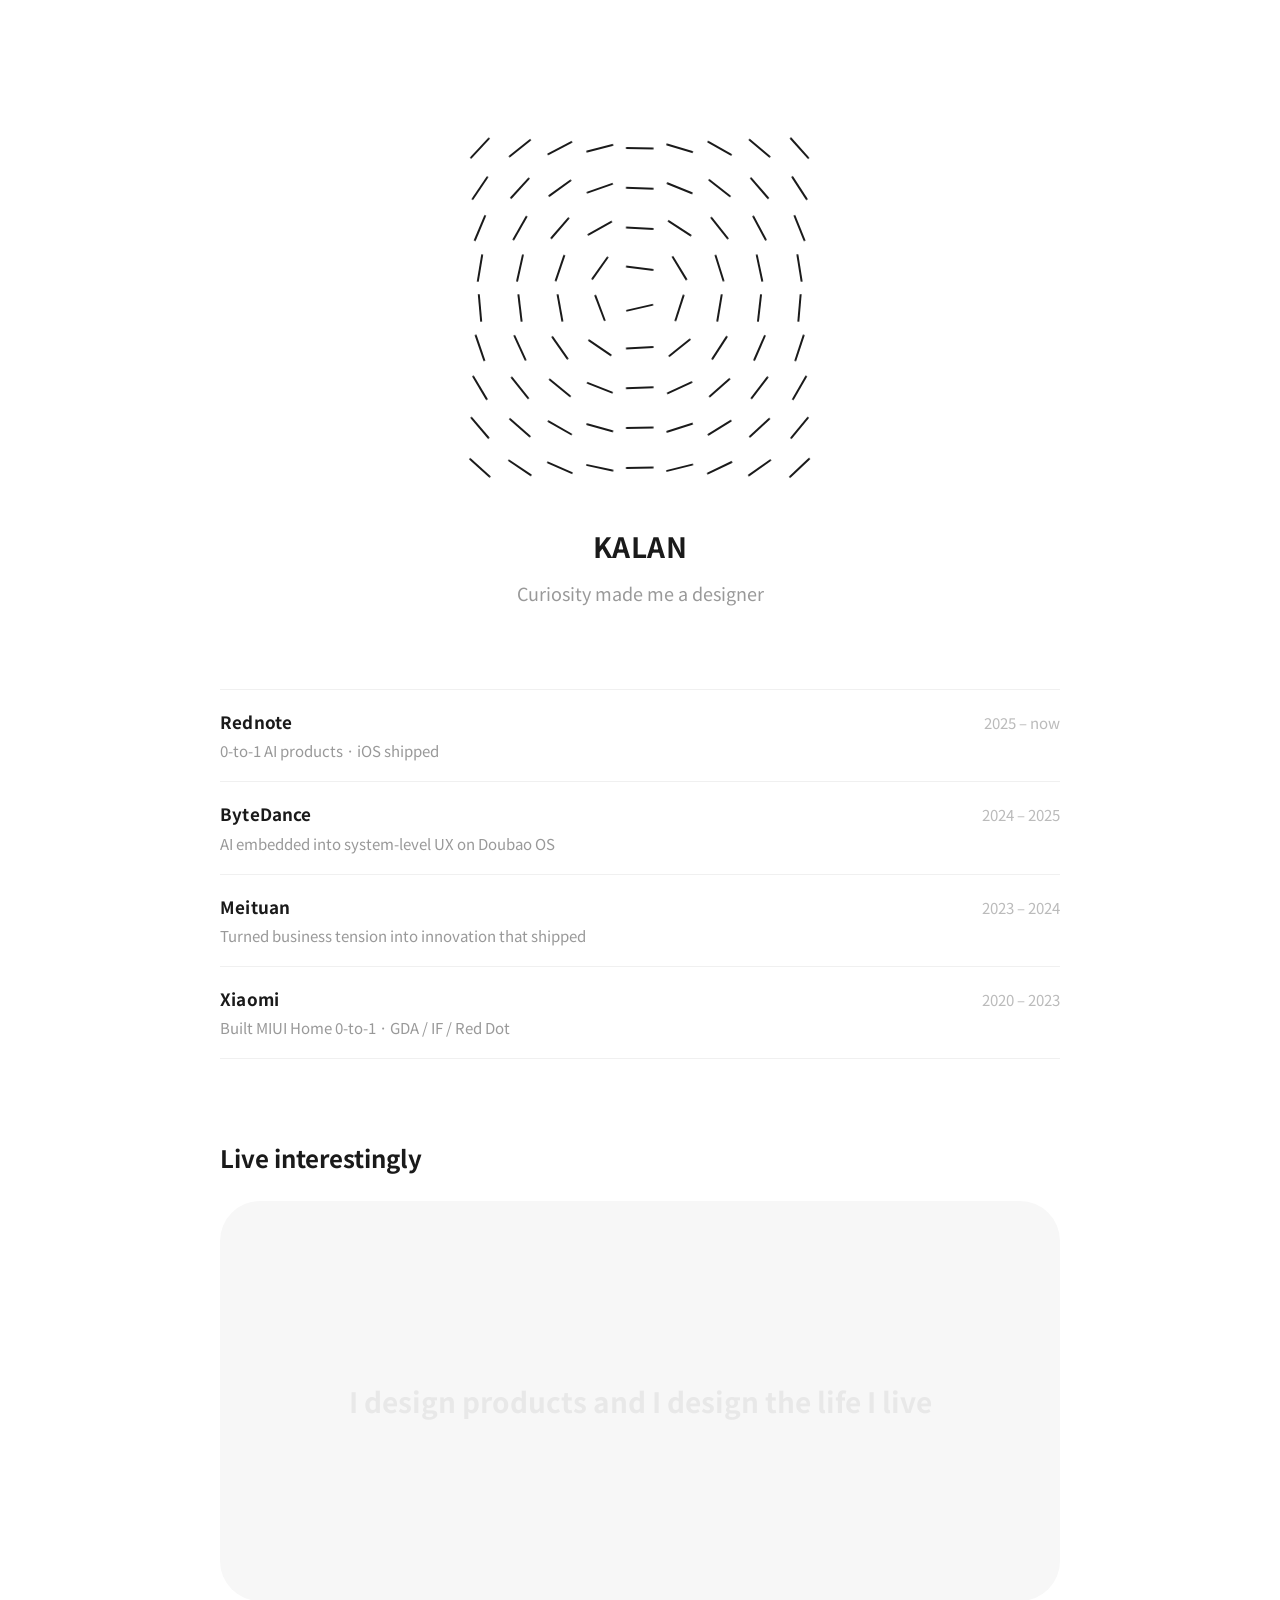
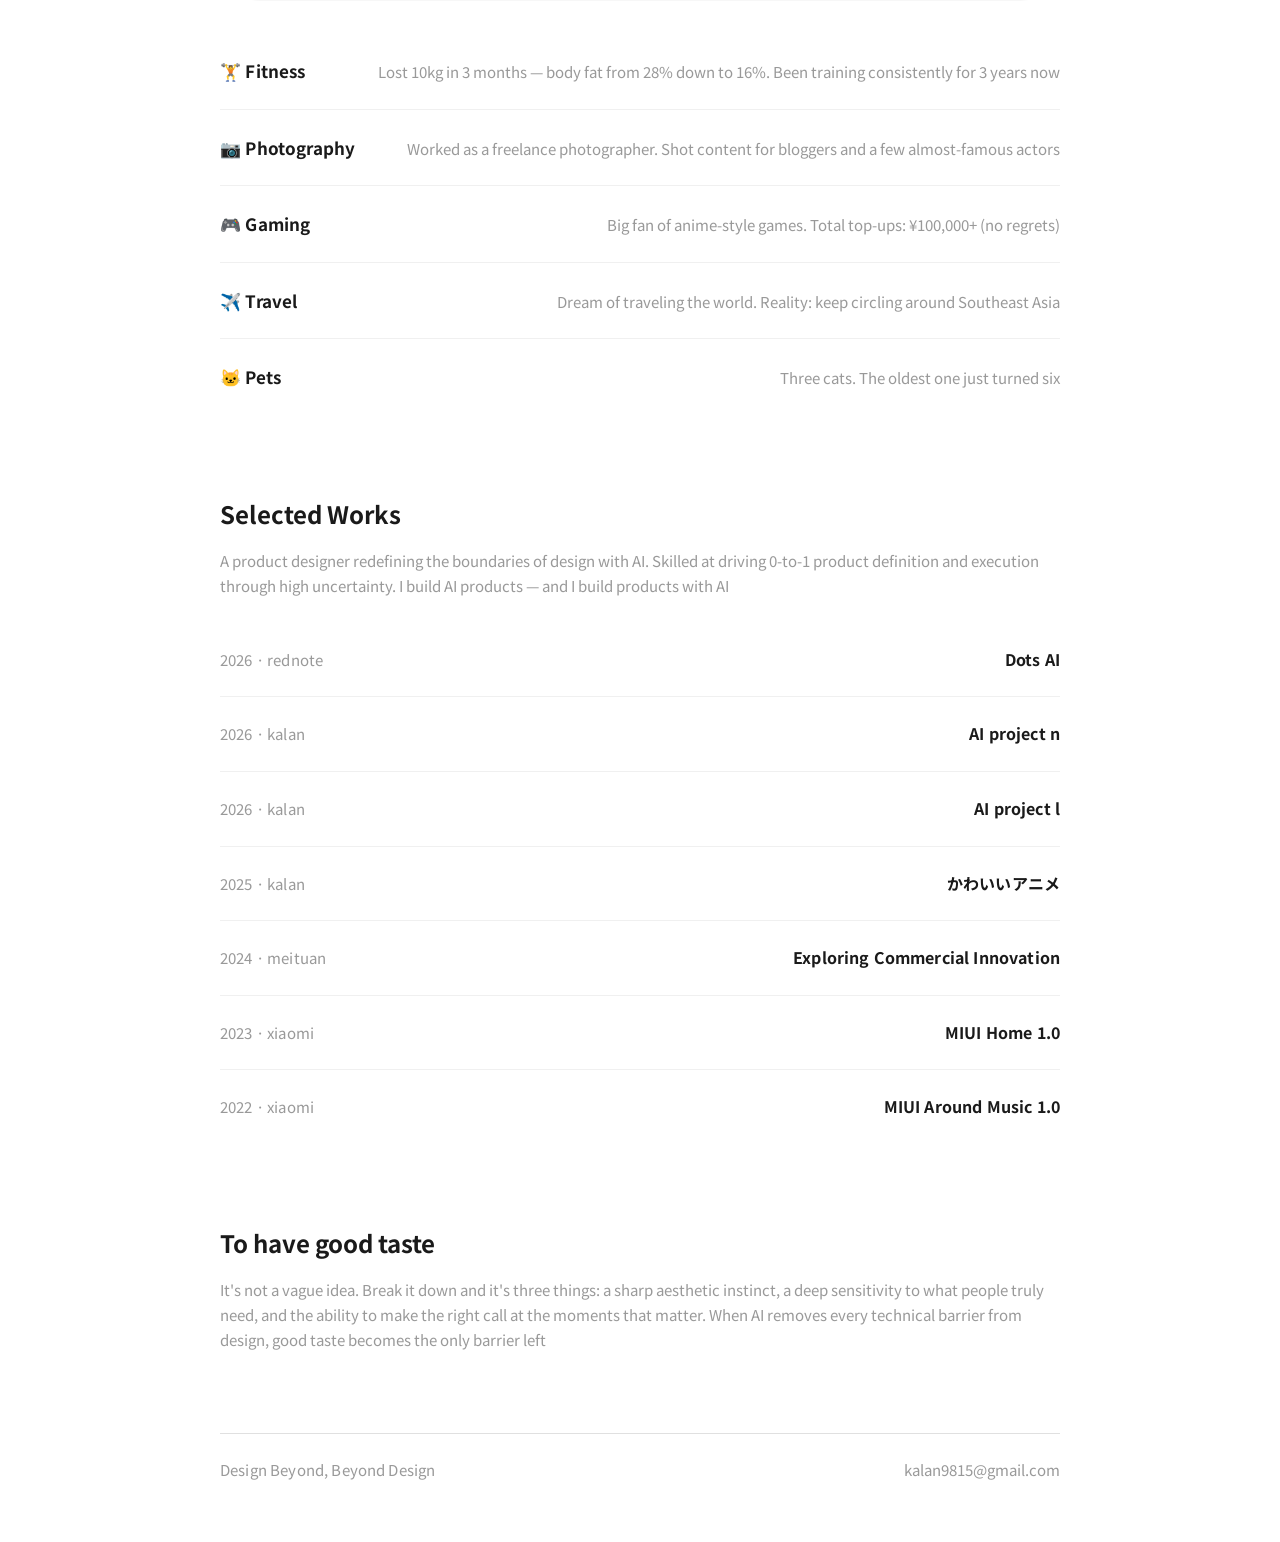
==== index.html @ cf1bd262 "Increase spacing between bio and first project row to 24px" ====
<!DOCTYPE html>
<html lang="en">
<head>
  <meta charset="UTF-8">
  <meta name="viewport" content="width=device-width, initial-scale=1.0">
  <title>KALAN — Product Designer</title>
  <link rel="icon" type="image/png" href="favicon.png">
  <link rel="preconnect" href="https://fonts.googleapis.com">
  <link rel="preconnect" href="https://fonts.gstatic.com" crossorigin>
  <link href="https://fonts.googleapis.com/css2?family=Noto+Sans+JP:wght@400;700&display=swap" rel="stylesheet">
  <link rel="stylesheet" href="style.css">
  <link rel="stylesheet" href="image-trail.css">
  <style>
    .about-hero {
      display: flex;
      flex-direction: column;
      align-items: center;
      text-align: center;
      padding: 48px 0 0;
      margin-bottom: 64px;
    }

    .magnet-wrap {
      margin-bottom: 36px;
    }

    .hero-text .name {
      margin-bottom: 8px;
    }

    .hero-intro {
      font-size: 18px;
      color: #999999;
      line-height: 1.8;
    }

    /* ===== About Sections ===== */
    .about-section {
      margin-bottom: 56px;
    }

    .about-section-label {
      font-size: 11px;
      font-weight: 700;
      letter-spacing: 0.12em;
      text-transform: uppercase;
      color: #bbbbbb;
      margin-bottom: 16px;
    }

    .about-section-body {
      font-size: 15px;
      color: #1a1a1a;
      line-height: 1.8;
    }

    .about-section-body p + p {
      margin-top: 12px;
    }

    .taste-items {
      display: flex;
      flex-direction: column;
      gap: 16px;
      margin-top: 20px;
    }

    .taste-item {
      display: flex;
      gap: 16px;
      align-items: baseline;
    }

    .taste-num {
      font-size: 11px;
      font-weight: 700;
      color: #bbbbbb;
      letter-spacing: 0.08em;
      flex-shrink: 0;
      width: 20px;
    }

    .taste-text {
      font-size: 15px;
      color: #1a1a1a;
      line-height: 1.7;
    }

    /* ===== Experience ===== */
    .exp-list {
      display: flex;
      flex-direction: column;
      gap: 0;
    }

    .exp-row {
      display: flex;
      justify-content: space-between;
      align-items: baseline;
      padding: 18px 0;
      border-bottom: 1px solid #f0f0f0;
      gap: 24px;
    }

    .exp-row:first-child {
      border-top: 1px solid #f0f0f0;
    }

    .exp-left {
      display: flex;
      flex-direction: column;
      gap: 4px;
    }

    .exp-company {
      font-size: 17px;
      font-weight: 700;
      color: #1a1a1a;
      letter-spacing: 0.01em;
    }

    .exp-role {
      font-size: 15px;
      color: #999999;
    }

    .exp-period {
      font-size: 15px;
      color: #bbbbbb;
      white-space: nowrap;
      flex-shrink: 0;
    }

    /* ===== Footer ===== */
    .about-footer {
      margin-top: 24px;
      padding-top: 24px;
      border-top: 1px solid #e0e0e0;
      display: flex;
      justify-content: space-between;
      align-items: center;
    }

    .about-footer .slogan {
      font-size: 15px;
      color: #999999;
    }

    .about-footer .email {
      font-size: 15px;
      color: #999999;
      text-decoration: none;
      transition: color 0.2s;
    }

    .about-footer .email:hover {
      color: #1a1a1a;
    }

    /* ===== Section spacing ===== */
    .section-block {
      margin-top: 80px;
    }

    .section-heading {
      font-size: 24px;
      font-weight: 700;
      color: #1a1a1a;
      line-height: 1.6;
      margin: 0 0 0;
    }

    .about-section {
      margin-top: 80px;
      margin-bottom: 0;
    }

    .image-trail-wrap {
      margin-top: 24px;
      height: 400px;
      border-radius: 40px;
      overflow: hidden;
      background: #f7f7f7;
      position: relative;
    }

    .image-trail-text {
      font-size: 28px;
      font-weight: 700;
      color: #e8e8e8;
      line-height: 1.4;
      margin: 0;
      text-align: center;
      padding: 0 24px;
    }

    .life-row {
      display: flex;
      justify-content: space-between;
      align-items: baseline;
      padding: 24px 0;
      gap: 24px;
      border-bottom: 1px solid #f0f0f0;
    }

    .life-row:last-child {
      border-bottom: none;
    }

    .life-desc {
      font-size: 15px;
      color: #999;
      text-align: right;
      line-height: 1.7;
    }

    @media (max-width: 768px) {
      .magnet-wrap {
        transform: scale(0.75);
        transform-origin: center center;
        margin-bottom: -20px;
      }

      .image-trail-wrap {
        margin-top: 48px;
        height: 280px;
        border-radius: 24px;
      }

      .image-trail-text {
        font-size: 20px;
      }

      .life-row {
        flex-direction: column;
        gap: 6px;
      }

      .life-desc {
        text-align: left;
      }
    }

    @media (max-width: 480px) {
      .magnet-wrap {
        transform: scale(0.6);
        transform-origin: center center;
        margin-bottom: -48px;
      }

      .image-trail-wrap {
        height: 220px;
        border-radius: 20px;
      }

      .image-trail-text {
        font-size: 16px;
      }
    }
  </style>
</head>
<body>
  <main class="container">

    <!-- Hero: MagnetLines + TiltedCard + intro -->
    <div class="about-hero">
      <div class="magnet-wrap">
        <div id="magnet-lines"></div>
      </div>
      <div class="hero-text">
        <h1 class="name">KALAN</h1>
        <p class="hero-intro">Curiosity made me a designer</p>
      </div>
    </div>

    <!-- Section 1: Designer — Experience -->
    <div class="about-section">
      <div class="exp-list">
        <div class="exp-row">
          <div class="exp-left">
            <span class="exp-company">Rednote</span>
            <span class="exp-role">0-to-1 AI products · iOS shipped</span>
          </div>
          <span class="exp-period">2025 – now</span>
        </div>
        <div class="exp-row">
          <div class="exp-left">
            <span class="exp-company">ByteDance</span>
            <span class="exp-role">AI embedded into system-level UX on Doubao OS</span>
          </div>
          <span class="exp-period">2024 – 2025</span>
        </div>
        <div class="exp-row">
          <div class="exp-left">
            <span class="exp-company">Meituan</span>
            <span class="exp-role">Turned business tension into innovation that shipped</span>
          </div>
          <span class="exp-period">2023 – 2024</span>
        </div>
        <div class="exp-row">
          <div class="exp-left">
            <span class="exp-company">Xiaomi</span>
            <span class="exp-role">Built MIUI Home 0-to-1 · GDA / IF / Red Dot</span>
          </div>
          <span class="exp-period">2020 – 2023</span>
        </div>
      </div>
    </div>

    <!-- Section 2: Life -->
    <div class="section-block">
      <p class="section-heading">Live interestingly</p>
      <div id="image-trail-wrap" class="image-trail-wrap">
        <div style="position: absolute; inset: 0; display: flex; align-items: center; justify-content: center; z-index: 0; pointer-events: none;">
          <p class="image-trail-text">I design products and I design the life I live</p>
        </div>
      </div>
      <div style="display: flex; flex-direction: column; gap: 0; margin-top: 32px;">
        <div class="life-row">
          <span class="exp-company">🏋️ Fitness</span>
          <span class="life-desc">Lost 10kg in 3 months — body fat from 28% down to 16%. Been training consistently for 3 years now</span>
        </div>
        <div class="life-row">
          <span class="exp-company">📷 Photography</span>
          <span class="life-desc">Worked as a freelance photographer. Shot content for bloggers and a few almost-famous actors</span>
        </div>
        <div class="life-row">
          <span class="exp-company">🎮 Gaming</span>
          <span class="life-desc">Big fan of anime-style games. Total top-ups: ¥100,000+ (no regrets)</span>
        </div>
        <div class="life-row">
          <span class="exp-company">✈️ Travel</span>
          <span class="life-desc">Dream of traveling the world. Reality: keep circling around Southeast Asia</span>
        </div>
        <div class="life-row">
          <span class="exp-company">🐱 Pets</span>
          <span class="life-desc">Three cats. The oldest one just turned six</span>
        </div>
      </div>
    </div>

    <!-- Section 3: Works -->
    <section class="projects section-block">
      <h2 class="section-heading" style="margin-bottom: 16px;">Selected Works</h2>
      <p class="bio" id="bio" style="margin-bottom: 24px; margin-top: 16px;">A product designer redefining the boundaries of design with AI. Skilled at driving 0-to-1 product definition and execution through high uncertainty. I build AI products — and I build products with AI</p>

      <div class="project-row">
        <span class="project-meta">2026 · rednote</span>
        <span class="project-title" data-id="dots-ai">Dots AI</span>
      </div>

      <div class="project-row">
        <span class="project-meta">2026 · kalan</span>
        <span class="project-title" data-id="ai-project-n">AI project n</span>
      </div>

      <div class="project-row">
        <span class="project-meta">2026 · kalan</span>
        <span class="project-title" data-id="ai-project-l">AI project l</span>
      </div>

      <div class="project-row">
        <span class="project-meta">2025 · kalan</span>
        <span class="project-title" data-id="kawaii-anime">かわいいアニメ</span>
      </div>

      <div class="project-row">
        <span class="project-meta">2024 · meituan</span>
        <span class="project-title" data-id="meituan">Exploring Commercial Innovation</span>
      </div>

      <div class="project-row">
        <span class="project-meta">2023 · xiaomi</span>
        <span class="project-title" data-id="miui-home">MIUI Home 1.0</span>
      </div>

      <div class="project-row">
        <span class="project-meta">2022 · xiaomi</span>
        <span class="project-title" data-id="miui-music">MIUI Around Music 1.0</span>
      </div>

    </section>

    <!-- Section 4: Vision -->
    <div class="section-block">
      <p class="section-heading">To have good taste</p>
      <p class="bio" id="vision-desc" style="margin-top: 16px; margin-bottom: 80px;">It's not a vague idea. Break it down and it's three things: a sharp aesthetic instinct, a deep sensitivity to what people truly need, and the ability to make the right call at the moments that matter. When AI removes every technical barrier from design, good taste becomes the only barrier left</p>
    </div>

    <!-- Section 5: Sign-off -->
    <div class="divider"></div>
    <footer class="footer" style="padding-top: 24px;">
      <span class="slogan">Design Beyond, Beyond Design</span>
      <a href="mailto:kalan9815@gmail.com" class="email">kalan9815@gmail.com</a>
    </footer>

    <div class="toast" id="toast">Coming soon</div>

    <!-- TiltedCard (hidden) -->
    <!-- <div style="display: flex; flex-direction: column; align-items: center; margin-top: 240px;">
      <div id="tilted-card-wrap-2"></div>
      <div style="text-align: center; margin-top: 36px;">
        <h2 class="name" style="margin-bottom: 8px;">KALAN</h2>
        <p class="hero-intro">Sincerity made me love life.</p>
      </div>
    </div> -->

    <!-- FlowingMenu: Hobbies (hidden) -->
    <!-- <div id="flowing-menu" style="margin-top: 64px;"></div> -->

    <!-- Footer -->
    <!-- <footer class="about-footer">
      <span class="slogan">Design Beyond, Beyond Design</span>
      <a href="mailto:kalan9815@gmail.com" class="email">kalan9815@gmail.com</a>
    </footer> -->

  </main>

  <script src="projects-data.js"></script>
  <script src="main.js"></script>
  <script src="magnet-lines.js"></script>
  <script src="flowing-menu.js"></script>
  <script src="image-trail.js"></script>
  <script src="tilted-card.js"></script>
  <script>
    createMagnetLines({
      container: document.getElementById('magnet-lines'),
      rows: 9,
      columns: 9,
      containerSize: '360px',
      lineColor: '#1a1a1a',
      lineWidth: '1.5px',
      lineHeight: '28px',
      baseAngle: -10,
    });

    createImageTrail({
      container: document.getElementById('image-trail-wrap'),
      threshold: 40,
      items: [
        'images/p1.jpg',
        'images/p2.jpg',
        'images/p3.jpg',
        'images/p4.jpg',
        'images/p5.jpg',
        'images/p6.jpg',
        'images/p7.jpg',
        'images/p8.jpg',
        'images/p9.jpg',
      ],
    });

    createTiltedCard({
      container: document.getElementById('tilted-card-wrap-2'),
      imageSrc: 'images/avatar.jpeg',
      altText: 'Kalan',
      captionText: 'Kalan',
      width: '360px',
      height: '360px',
      rotateAmplitude: 14,
      scaleOnHover: 1.06,
      showTooltip: false,
      borderRadius: '36px',
    });
  </script>
</body>
</html>
---- style.css ----
/* ===== Japanese font fallback for bold support ===== */
@font-face {
  font-family: "CJK Bold";
  src: local("Hiragino Sans W7"), local("HiraKakuProN-W6"), local("Yu Gothic Bold"), local("NotoSansCJKjp-Bold");
  font-weight: 700;
  unicode-range: U+3000-9FFF, U+F900-FAFF, U+FF00-FFEF;
}

/* ===== Reset & Base ===== */
*, *::before, *::after {
  box-sizing: border-box;
  margin: 0;
  padding: 0;
}

html {
  font-size: 16px;
  -webkit-font-smoothing: antialiased;
  -moz-osx-font-smoothing: grayscale;
}

body {
  background-color: #ffffff;
  color: #1a1a1a;
  font-family: "CJK Bold", -apple-system, BlinkMacSystemFont, "SF Pro Display", "SF Pro Text", "Helvetica Neue", "Noto Sans JP", Arial, sans-serif;
  line-height: 1.6;
  min-height: 100vh;
  cursor: default;
}

* {
  cursor: default;
  user-select: none;
}

a, .project-title, .name-link {
  cursor: pointer;
}

/* ===== Layout ===== */
.container {
  width: 100%;
  max-width: 1080px;
  margin: 0 auto;
  padding: 80px 120px 60px;
}

/* ===== Header ===== */
.header {
  margin-bottom: 0;
}

.name {
  font-size: 28px;
  font-weight: 700;
  letter-spacing: 0.02em;
  color: #1a1a1a;
  margin-bottom: 16px;
}

.project-name {
  font-size: 28px;
  margin-bottom: 0;
}

.bio {
  font-size: 15px;
  color: #999999;
  line-height: 1.65;
}

.back-link {
  display: inline-block;
  font-size: 13px;
  color: #888888;
  text-decoration: none;
  letter-spacing: 0.03em;
  transition: color 0.2s;
}

.back-link:hover {
  color: #1a1a1a;
}

/* ===== Divider ===== */
.divider {
  height: 1px;
  background-color: #e0e0e0;
  margin: 0;
}

/* ===== Project List ===== */
.projects {
  margin-bottom: 0;
}

.project-row {
  display: flex;
  justify-content: space-between;
  align-items: baseline;
  padding: 24px 0;
  gap: 24px;
  border-bottom: 1px solid #f0f0f0;
}

.project-row:last-of-type {
  border-bottom: none;
}

.project-meta {
  font-size: 15px;
  color: #999999;
  white-space: nowrap;
  flex-shrink: 0;
  letter-spacing: 0.01em;
  font-weight: 400;
  cursor: default;
  user-select: none;
}

.project-title {
  font-size: 16px;
  font-weight: 700;
  color: #1a1a1a;
  text-align: right;
  text-decoration: none;
  letter-spacing: 0.01em;
  transition: opacity 0.2s ease;
  cursor: pointer;
}

.project-title:hover {
  color: #A0C915;
}

.name-link {
  color: inherit;
  text-decoration: none;
  transition: color 0.2s ease;
}

.name-link:hover {
  color: #A0C915;
}

/* ===== Footer ===== */
.footer {
  display: flex;
  justify-content: space-between;
  align-items: center;
  padding-top: 24px;
  gap: 16px;
}

.slogan {
  font-size: 15px;
  color: #999999;
  letter-spacing: 0.01em;
}

.email {
  font-size: 15px;
  color: #999999;
  text-decoration: none;
  transition: color 0.2s;
}

.email:hover {
  color: #1a1a1a;
}

/* ===== Project Text Blocks ===== */
.project-text {
  padding: 80px 0 32px; /* 上大下小：与上方图片疏离，与下方图片紧密 */
  font-family: "PingFang SC", "苹方", -apple-system, BlinkMacSystemFont, sans-serif;
}

/* 第一个文字块不需要上边距 */
.project-content > .project-text:first-child {
  padding-top: 0;
  padding-bottom: 48px;
}

.pt-label { display: none; }

.pt-zh {
  font-size: 15px;
  font-weight: 400;
  color: #999999;
  line-height: 1.9;
  margin-bottom: 8px;
}

.pt-en {
  font-size: 14px;
  font-weight: 400;
  color: #999999;
  line-height: 1.8;
}

.pt-quote {
  font-size: 17px;
  font-weight: 400;
  color: #1a1a1a;
  line-height: 1.7;
  margin-bottom: 32px;
}

.pt-quote span {
  font-size: 14px;
  color: #999999;
  display: block;
  margin-top: 6px;
}

.pt-list {
  display: flex;
  flex-direction: column;
  gap: 20px;
  margin-bottom: 20px;
}

.pt-item {
  display: flex;
  gap: 20px;
  align-items: flex-start;
}

.pt-num {
  font-size: 12px;
  color: #cccccc;
  font-weight: 400;
  flex-shrink: 0;
  padding-top: 2px;
  width: 20px;
}

.pt-item strong {
  display: inline;
  font-weight: 400;
}

.pt-item div {
  font-size: 15px;
  color: #1a1a1a;
  line-height: 1.8;
}

/* ===== Project Detail ===== */
.project-content {
  display: flex;
  flex-direction: column;
  gap: 0;
  margin-top: 24px;
  margin-bottom: 80px;
  position: relative;
}

.project-img {
  width: 100%;
  display: block;
}


/* ===== Toast ===== */
.toast {
  position: fixed;
  bottom: 40px;
  left: 50%;
  transform: translateX(-50%) translateY(8px);
  background: #1a1a1a;
  color: #ffffff;
  font-size: 13px;
  font-weight: 700;
  letter-spacing: 0.03em;
  padding: 10px 20px;
  border-radius: 20px;
  opacity: 0;
  pointer-events: none;
  transition: opacity 0.2s ease, transform 0.2s ease;
}

.toast.show {
  opacity: 1;
  transform: translateX(-50%) translateY(0);
}

/* ===== Responsive ===== */
@media (max-width: 768px) {
  .container {
    padding: 48px 32px 48px;
  }

  .project-row {
    flex-direction: column;
    gap: 4px;
  }

  .project-title {
    text-align: left;
  }

  .footer {
    flex-direction: column;
    align-items: flex-start;
    gap: 8px;
  }

  .project-text {
    padding: 48px 0 24px;
  }

  .project-content {
    margin-bottom: 48px;
  }
}

@media (max-width: 480px) {
  .container {
    padding: 40px 20px 40px;
  }

  .name {
    font-size: 22px;
  }

  .bio {
    font-size: 14px;
  }

  .project-meta {
    font-size: 13px;
  }

  .project-title {
    font-size: 15px;
  }

  .slogan,
  .email {
    font-size: 13px;
  }

  .project-text {
    padding: 36px 0 20px;
  }
}
---- image-trail.css ----
.image-trail {
  width: 100%;
  height: 100%;
  position: relative;
  overflow: hidden;
  border-radius: 20px;
  background: #f5f5f5;
}

.content__img {
  width: 190px;
  aspect-ratio: 1.1;
  border-radius: 15px;
  position: absolute;
  top: 0;
  left: 0;
  opacity: 0;
  overflow: hidden;
  will-change: transform, filter;
  pointer-events: none;
}

.content__img-inner {
  background-position: 50% 50%;
  width: calc(100% + 20px);
  height: calc(100% + 20px);
  background-size: cover;
  position: absolute;
  top: -10px;
  left: -10px;
}
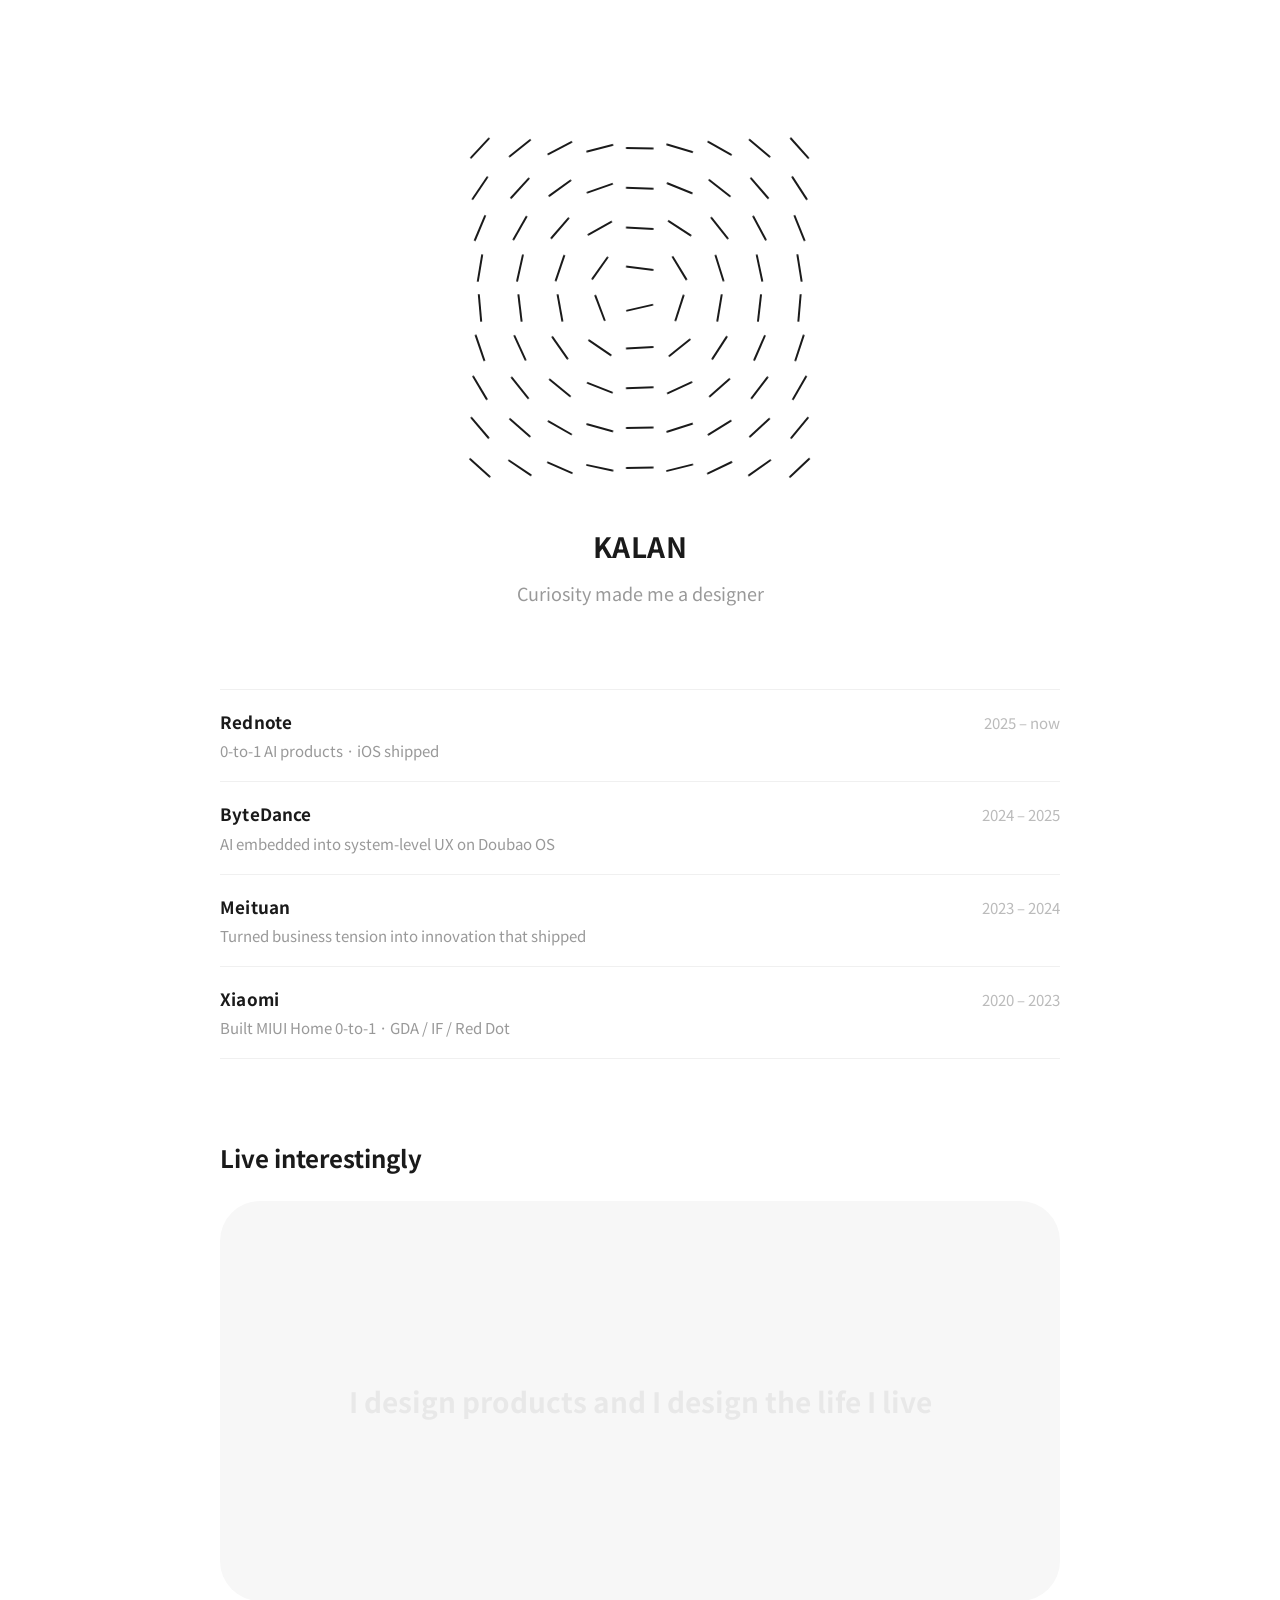
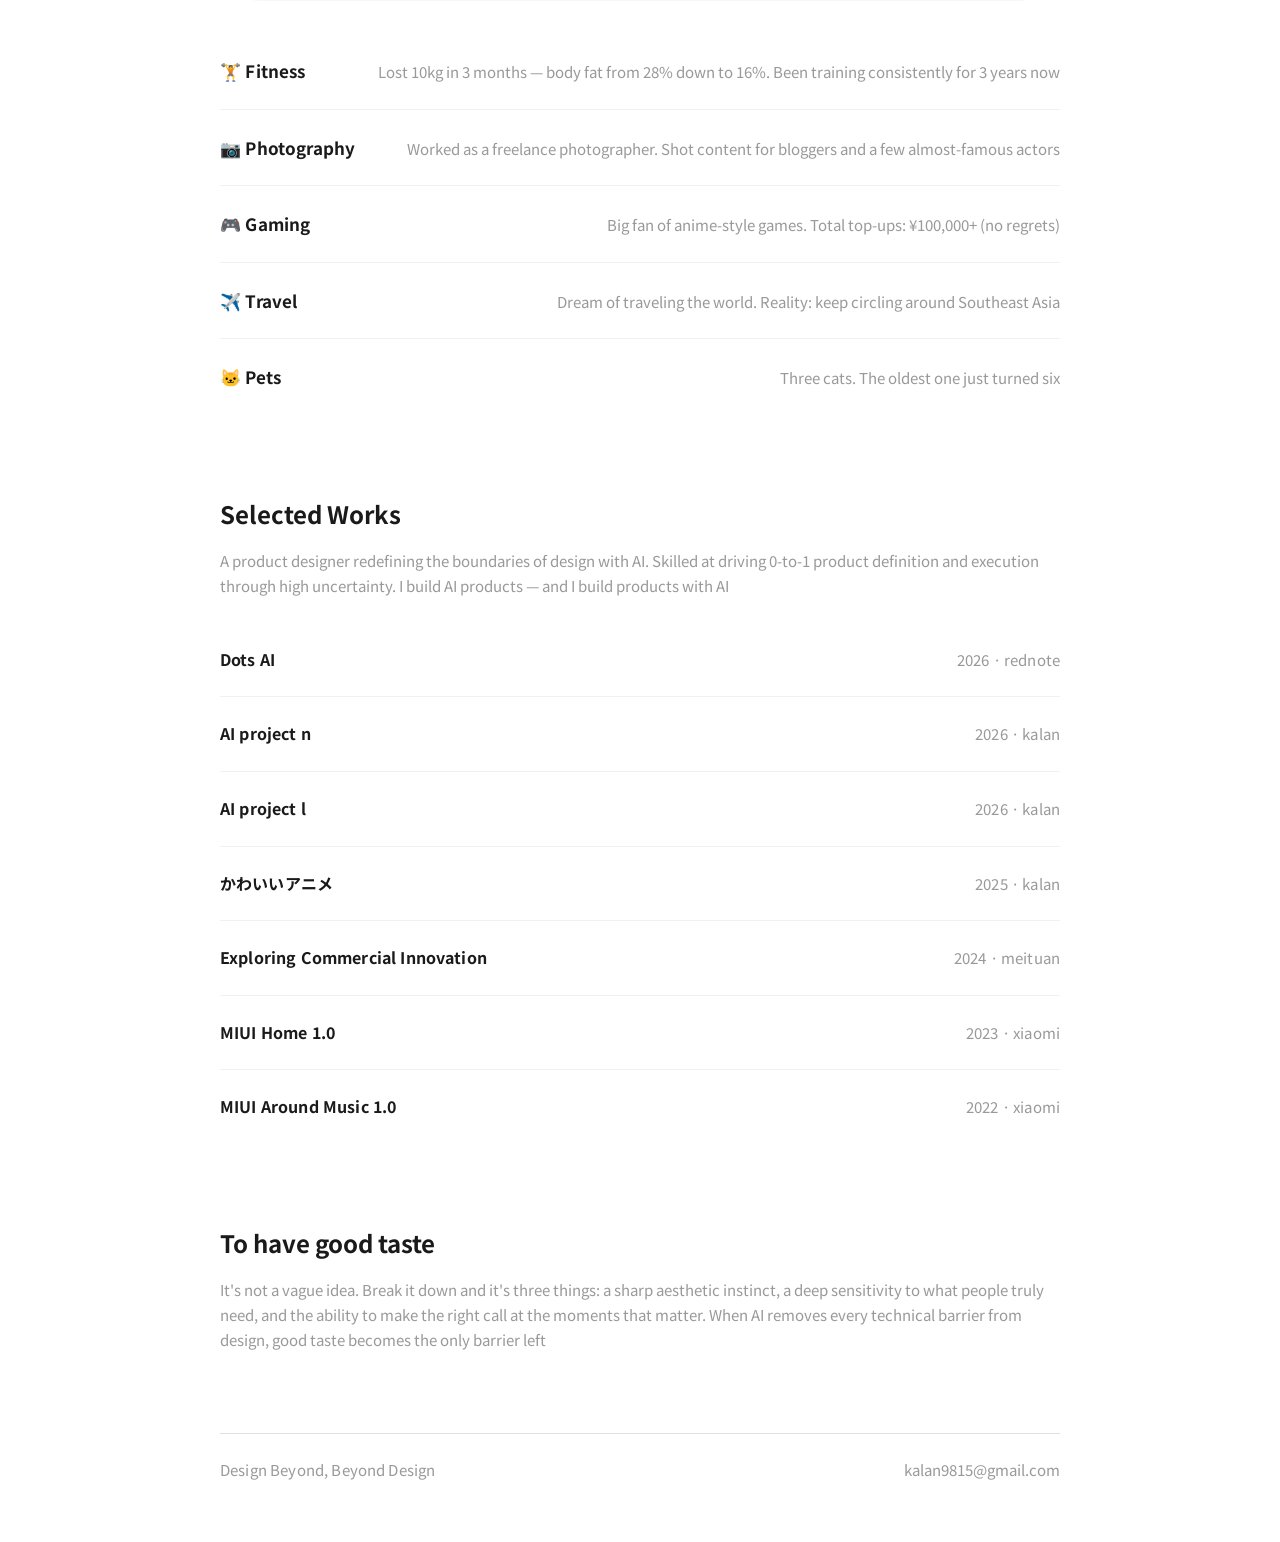
==== commit 6c5473d8: "Swap project title and meta positions, title now on left" ====
--- a/index.html
+++ b/index.html
@@ -112,6 +112,17 @@
       gap: 4px;
     }
 
+    .exp-company-link {
+      text-decoration: none;
+      color: inherit;
+      transition: color 0.2s ease;
+      cursor: pointer;
+    }
+
+    .exp-company-link:hover {
+      color: #A0C915;
+    }
+
     .exp-company {
       font-size: 17px;
       font-weight: 700;
@@ -278,28 +289,28 @@
       <div class="exp-list">
         <div class="exp-row">
           <div class="exp-left">
-            <span class="exp-company">Rednote</span>
+            <a class="exp-company exp-company-link" href="https://www.xiaohongshu.com" target="_blank">Rednote</a>
             <span class="exp-role">0-to-1 AI products · iOS shipped</span>
           </div>
           <span class="exp-period">2025 – now</span>
         </div>
         <div class="exp-row">
           <div class="exp-left">
-            <span class="exp-company">ByteDance</span>
+            <a class="exp-company exp-company-link" href="https://www.bytedance.com" target="_blank">ByteDance</a>
             <span class="exp-role">AI embedded into system-level UX on Doubao OS</span>
           </div>
           <span class="exp-period">2024 – 2025</span>
         </div>
         <div class="exp-row">
           <div class="exp-left">
-            <span class="exp-company">Meituan</span>
+            <a class="exp-company exp-company-link" href="https://www.meituan.com" target="_blank">Meituan</a>
             <span class="exp-role">Turned business tension into innovation that shipped</span>
           </div>
           <span class="exp-period">2023 – 2024</span>
         </div>
         <div class="exp-row">
           <div class="exp-left">
-            <span class="exp-company">Xiaomi</span>
+            <a class="exp-company exp-company-link" href="https://www.mi.com" target="_blank">Xiaomi</a>
             <span class="exp-role">Built MIUI Home 0-to-1 · GDA / IF / Red Dot</span>
           </div>
           <span class="exp-period">2020 – 2023</span>
@@ -345,38 +356,38 @@
       <p class="bio" id="bio" style="margin-bottom: 24px; margin-top: 16px;">A product designer redefining the boundaries of design with AI. Skilled at driving 0-to-1 product definition and execution through high uncertainty. I build AI products — and I build products with AI</p>
 
       <div class="project-row">
+        <span class="project-title" data-id="dots-ai">Dots AI</span>
         <span class="project-meta">2026 · rednote</span>
-        <span class="project-title" data-id="dots-ai">Dots AI</span>
-      </div>
-
-      <div class="project-row">
+      </div>
+
+      <div class="project-row">
+        <span class="project-title" data-id="ai-project-n">AI project n</span>
         <span class="project-meta">2026 · kalan</span>
-        <span class="project-title" data-id="ai-project-n">AI project n</span>
-      </div>
-
-      <div class="project-row">
+      </div>
+
+      <div class="project-row">
+        <span class="project-title" data-id="ai-project-l">AI project l</span>
         <span class="project-meta">2026 · kalan</span>
-        <span class="project-title" data-id="ai-project-l">AI project l</span>
-      </div>
-
-      <div class="project-row">
+      </div>
+
+      <div class="project-row">
+        <span class="project-title" data-id="kawaii-anime">かわいいアニメ</span>
         <span class="project-meta">2025 · kalan</span>
-        <span class="project-title" data-id="kawaii-anime">かわいいアニメ</span>
-      </div>
-
-      <div class="project-row">
+      </div>
+
+      <div class="project-row">
+        <span class="project-title" data-id="meituan">Exploring Commercial Innovation</span>
         <span class="project-meta">2024 · meituan</span>
-        <span class="project-title" data-id="meituan">Exploring Commercial Innovation</span>
-      </div>
-
-      <div class="project-row">
+      </div>
+
+      <div class="project-row">
+        <span class="project-title" data-id="miui-home">MIUI Home 1.0</span>
         <span class="project-meta">2023 · xiaomi</span>
-        <span class="project-title" data-id="miui-home">MIUI Home 1.0</span>
-      </div>
-
-      <div class="project-row">
+      </div>
+
+      <div class="project-row">
+        <span class="project-title" data-id="miui-music">MIUI Around Music 1.0</span>
         <span class="project-meta">2022 · xiaomi</span>
-        <span class="project-title" data-id="miui-music">MIUI Around Music 1.0</span>
       </div>
 
     </section>
--- a/style.css
+++ b/style.css
@@ -122,7 +122,7 @@
   font-size: 16px;
   font-weight: 700;
   color: #1a1a1a;
-  text-align: right;
+  text-align: left;
   text-decoration: none;
   letter-spacing: 0.01em;
   transition: opacity 0.2s ease;
@@ -252,7 +252,8 @@
   flex-direction: column;
   gap: 0;
   margin-top: 24px;
-  margin-bottom: 80px;
+  margin-bottom: 0;
+  padding-bottom: 160px;
   position: relative;
 }
 
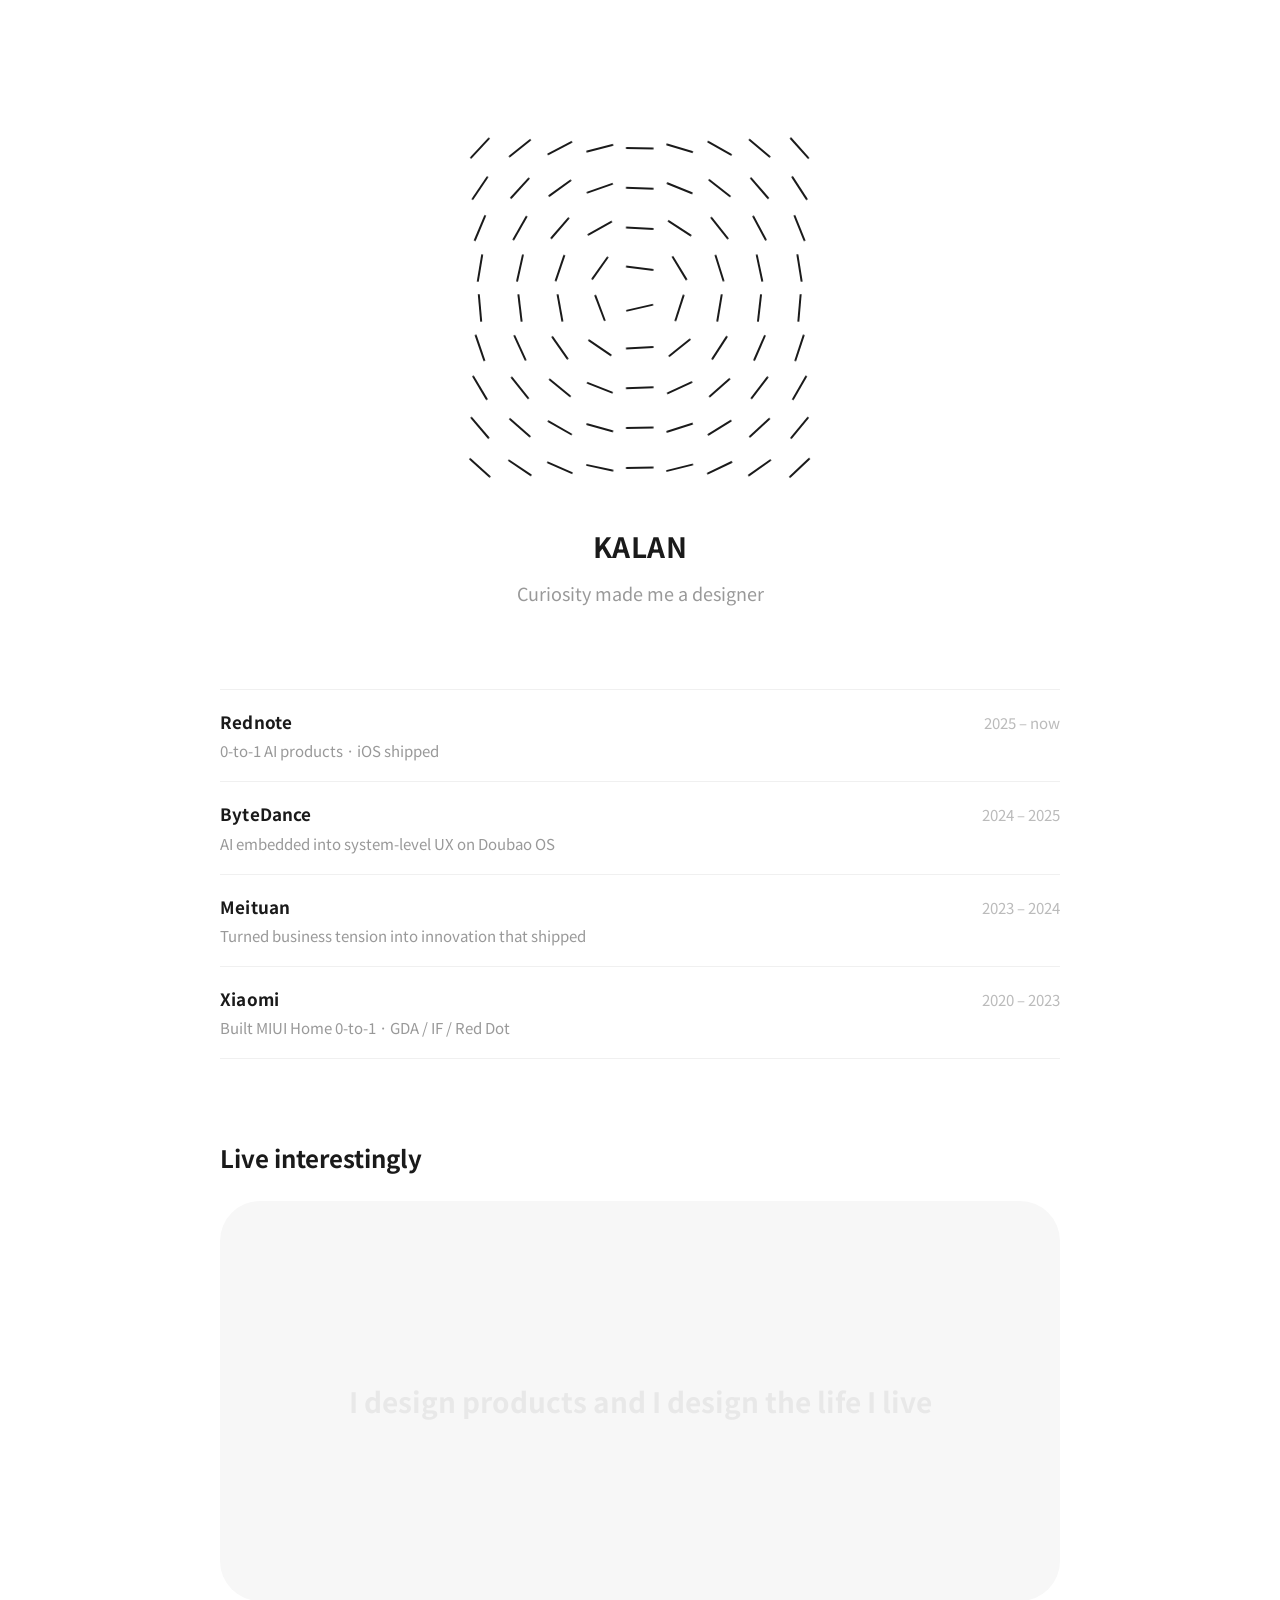
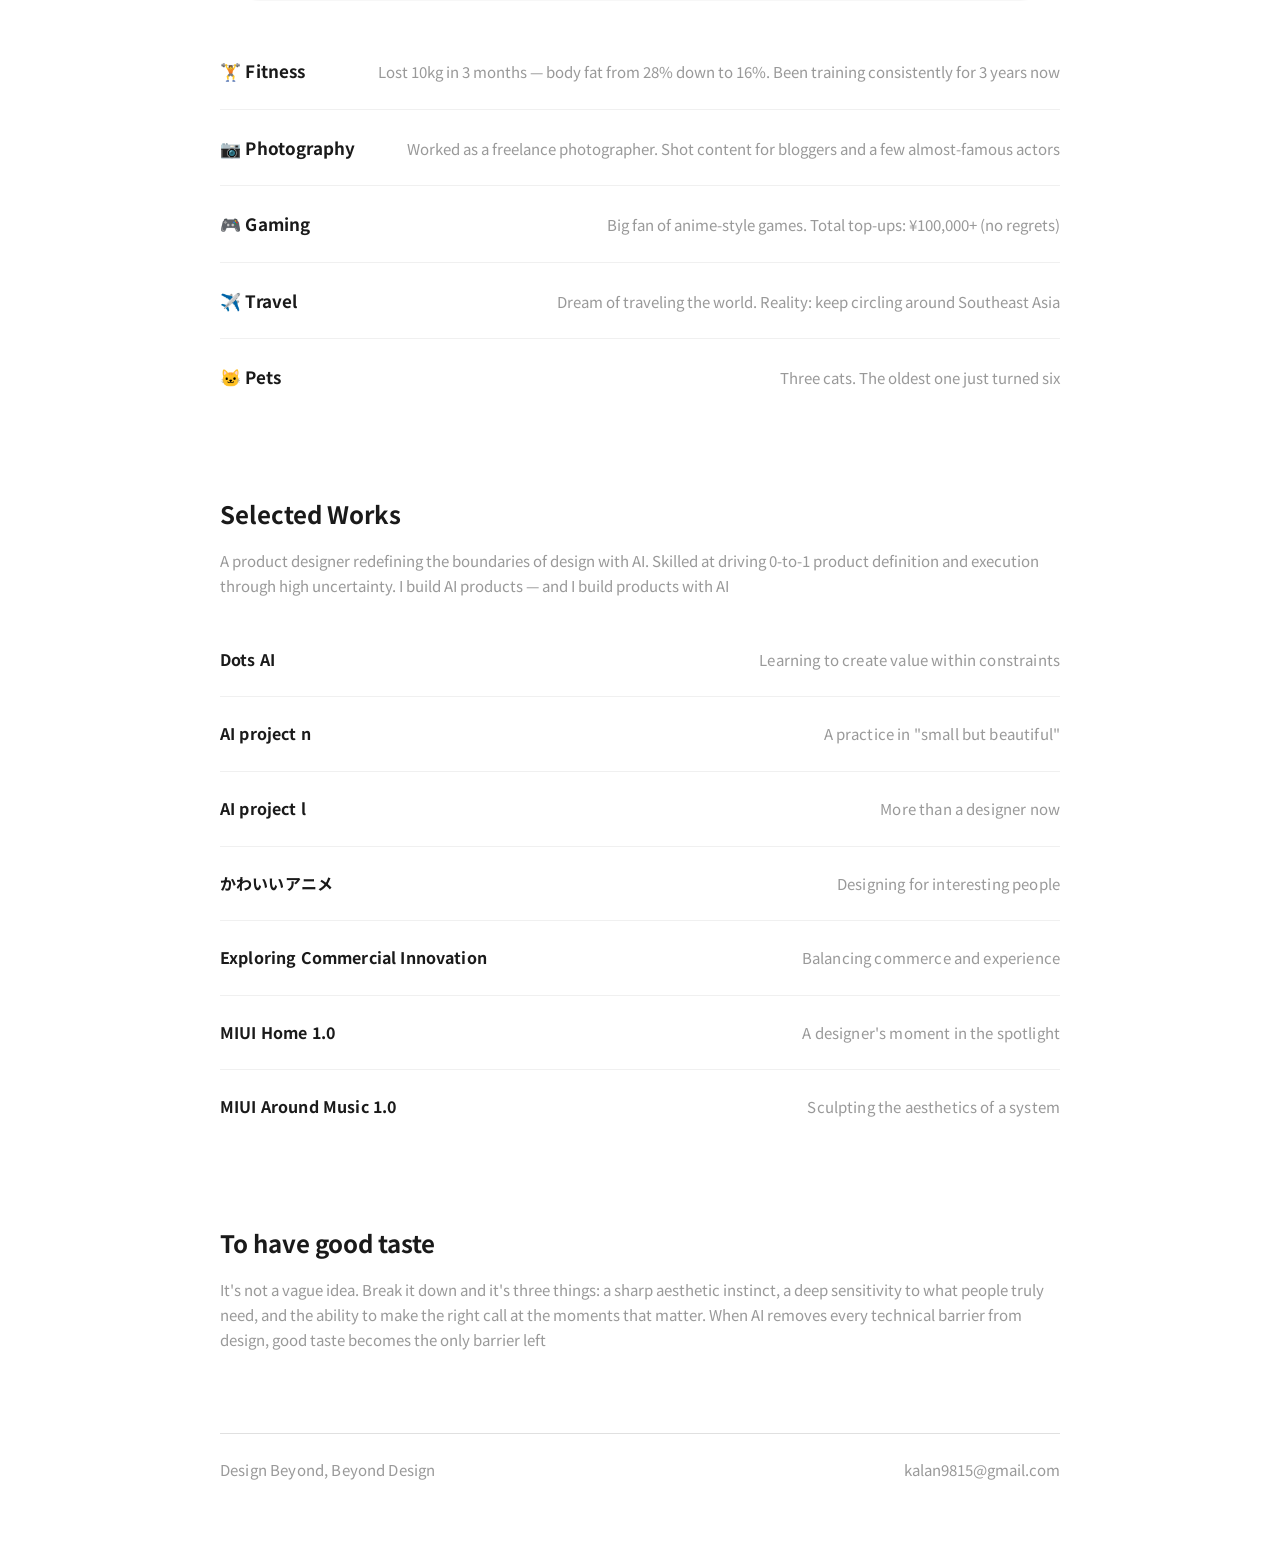
==== commit 75c20760: "Replace year/company with project tag lines in works list" ====
--- a/index.html
+++ b/index.html
@@ -357,37 +357,37 @@
 
       <div class="project-row">
         <span class="project-title" data-id="dots-ai">Dots AI</span>
-        <span class="project-meta">2026 · rednote</span>
+        <span class="project-meta">Learning to create value within constraints</span>
       </div>
 
       <div class="project-row">
         <span class="project-title" data-id="ai-project-n">AI project n</span>
-        <span class="project-meta">2026 · kalan</span>
+        <span class="project-meta">A practice in "small but beautiful"</span>
       </div>
 
       <div class="project-row">
         <span class="project-title" data-id="ai-project-l">AI project l</span>
-        <span class="project-meta">2026 · kalan</span>
+        <span class="project-meta">More than a designer now</span>
       </div>
 
       <div class="project-row">
         <span class="project-title" data-id="kawaii-anime">かわいいアニメ</span>
-        <span class="project-meta">2025 · kalan</span>
+        <span class="project-meta">Designing for interesting people</span>
       </div>
 
       <div class="project-row">
         <span class="project-title" data-id="meituan">Exploring Commercial Innovation</span>
-        <span class="project-meta">2024 · meituan</span>
+        <span class="project-meta">Balancing commerce and experience</span>
       </div>
 
       <div class="project-row">
         <span class="project-title" data-id="miui-home">MIUI Home 1.0</span>
-        <span class="project-meta">2023 · xiaomi</span>
+        <span class="project-meta">A designer's moment in the spotlight</span>
       </div>
 
       <div class="project-row">
         <span class="project-title" data-id="miui-music">MIUI Around Music 1.0</span>
-        <span class="project-meta">2022 · xiaomi</span>
+        <span class="project-meta">Sculpting the aesthetics of a system</span>
       </div>
 
     </section>
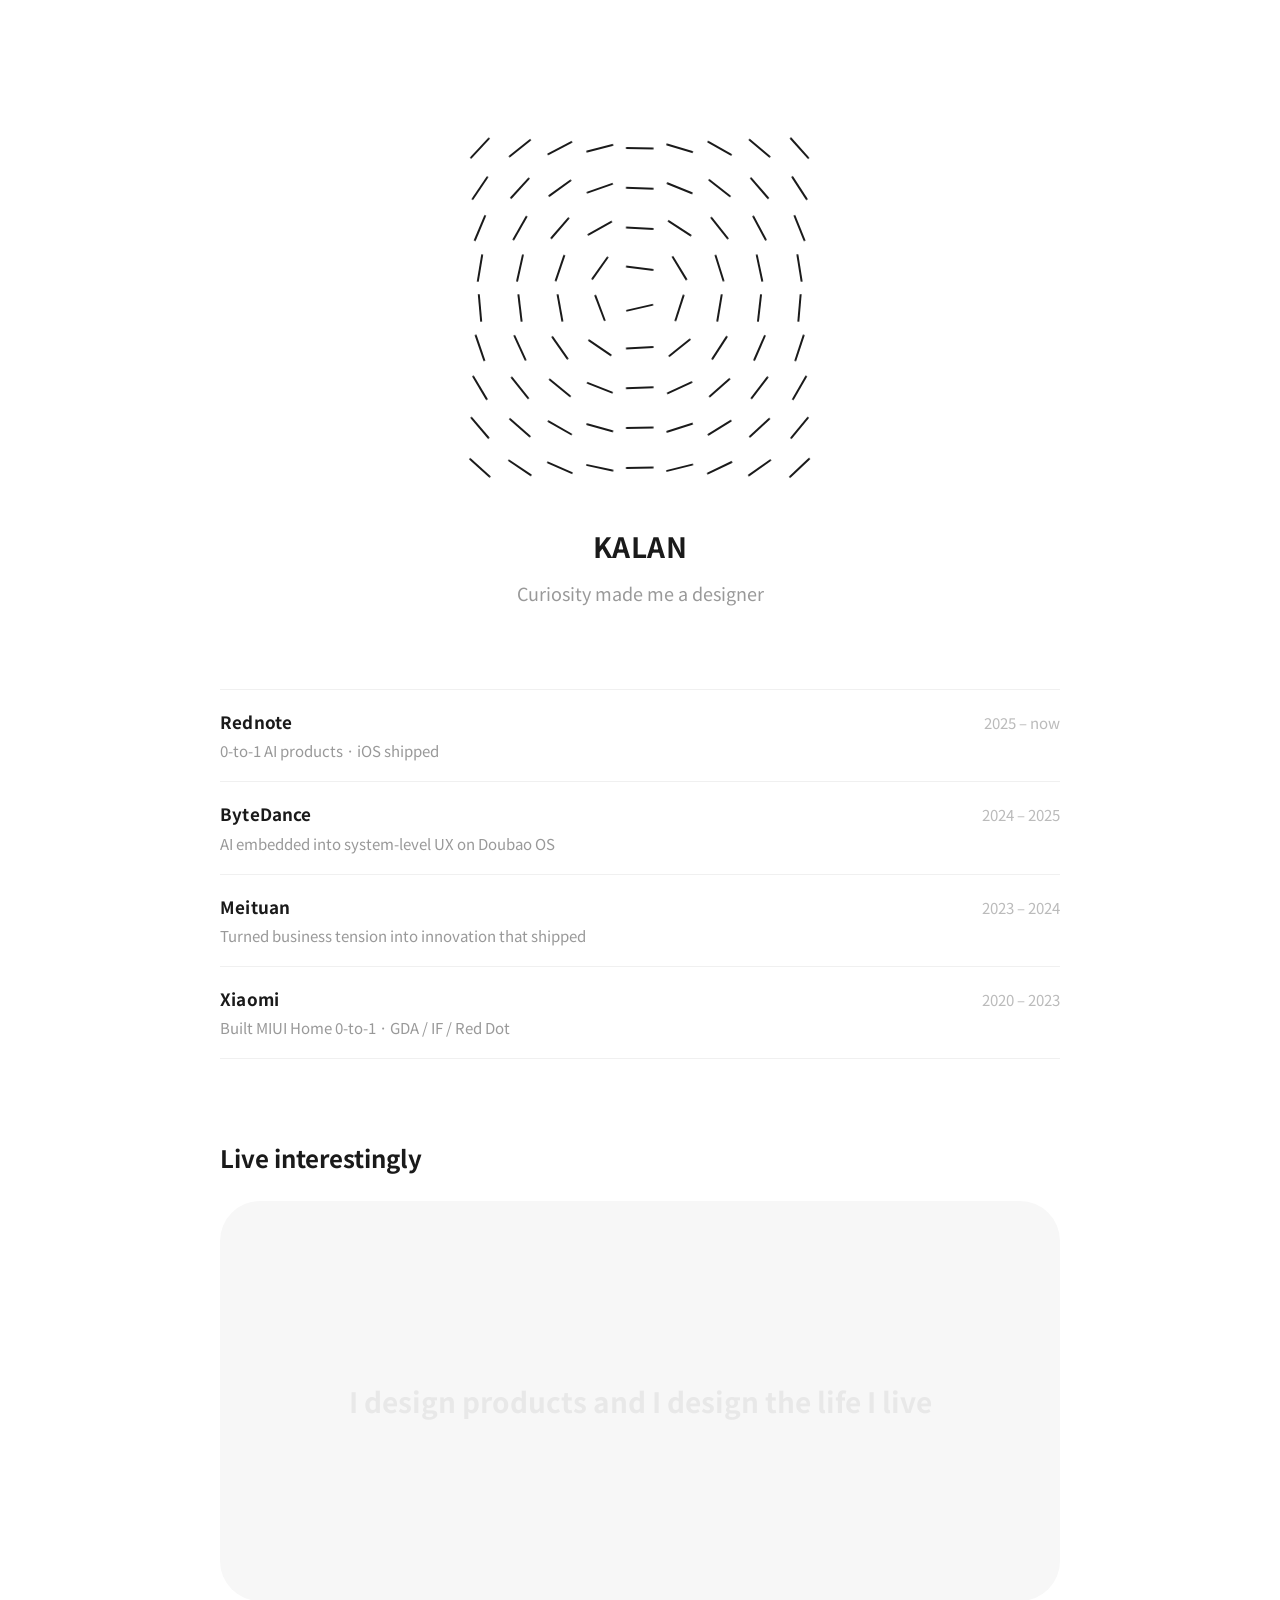
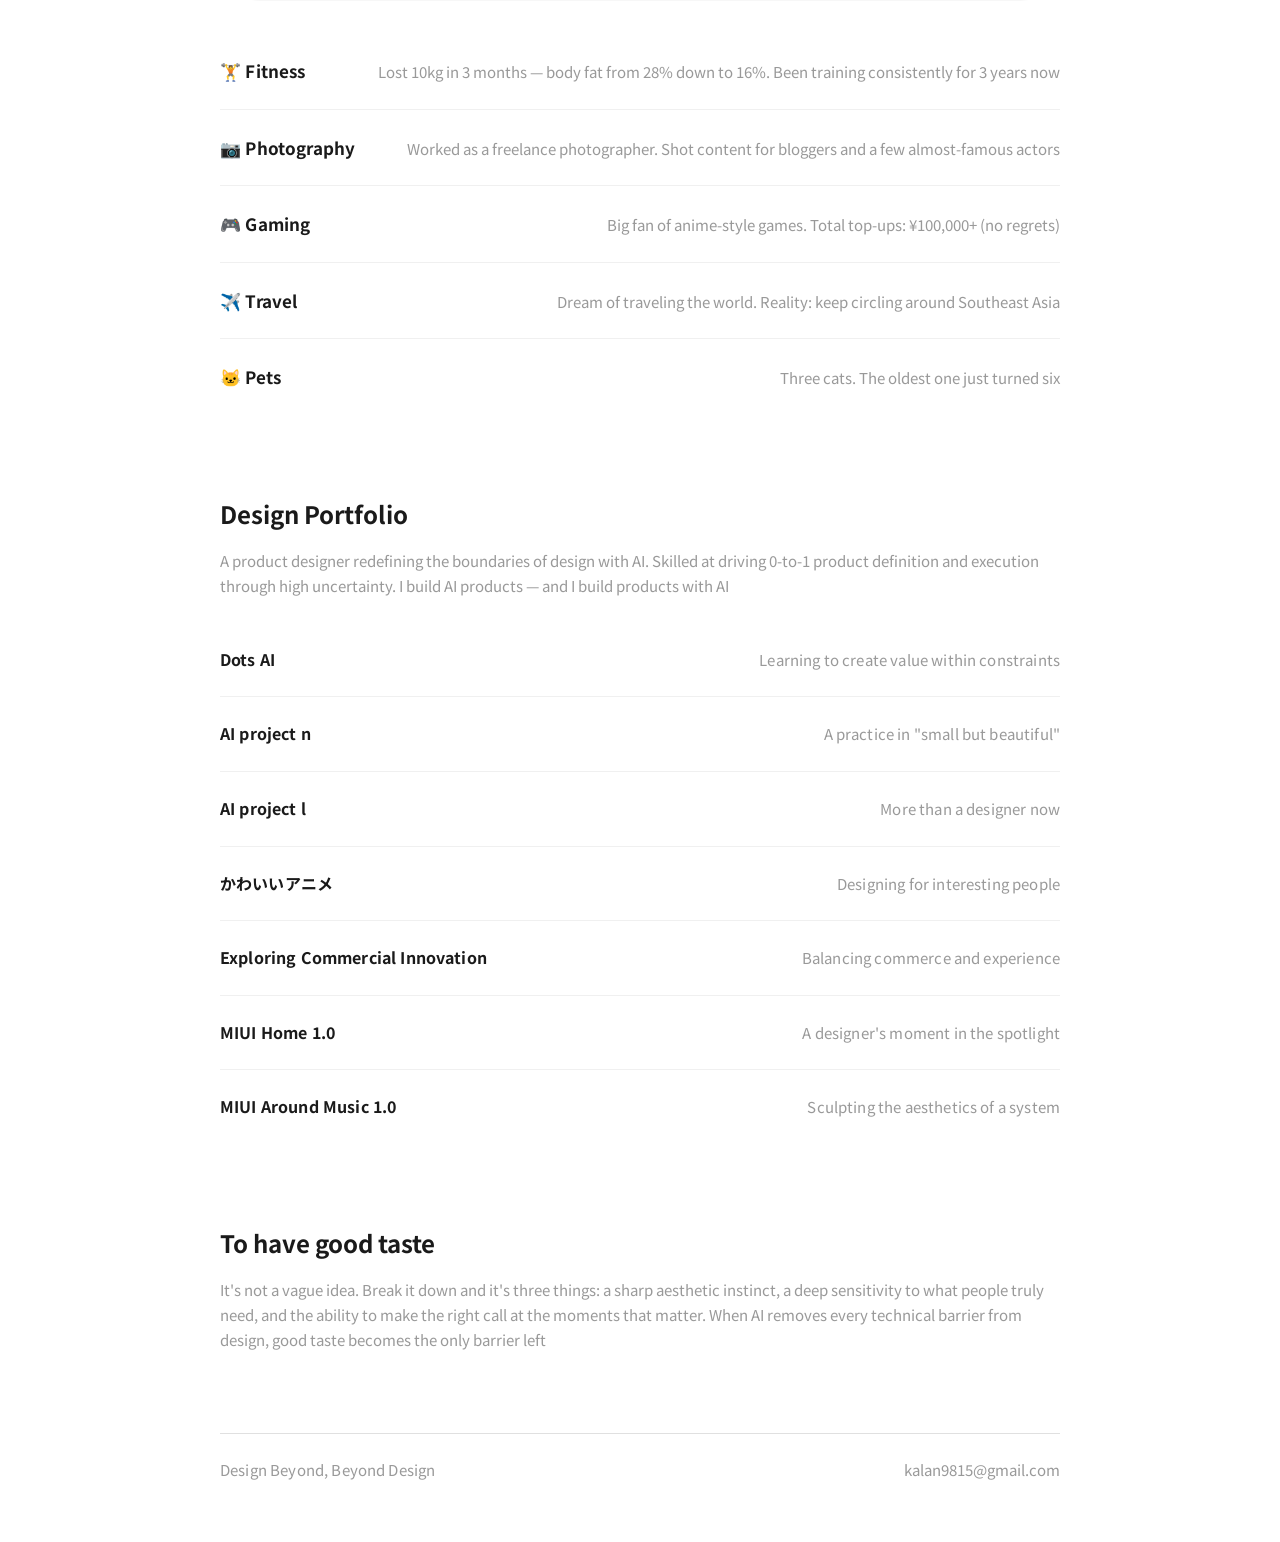
==== commit f690c828: "Rename Selected Works to Design Portfolio" ====
--- a/index.html
+++ b/index.html
@@ -352,7 +352,7 @@
 
     <!-- Section 3: Works -->
     <section class="projects section-block">
-      <h2 class="section-heading" style="margin-bottom: 16px;">Selected Works</h2>
+      <h2 class="section-heading" style="margin-bottom: 16px;">Design Portfolio</h2>
       <p class="bio" id="bio" style="margin-bottom: 24px; margin-top: 16px;">A product designer redefining the boundaries of design with AI. Skilled at driving 0-to-1 product definition and execution through high uncertainty. I build AI products — and I build products with AI</p>
 
       <div class="project-row">
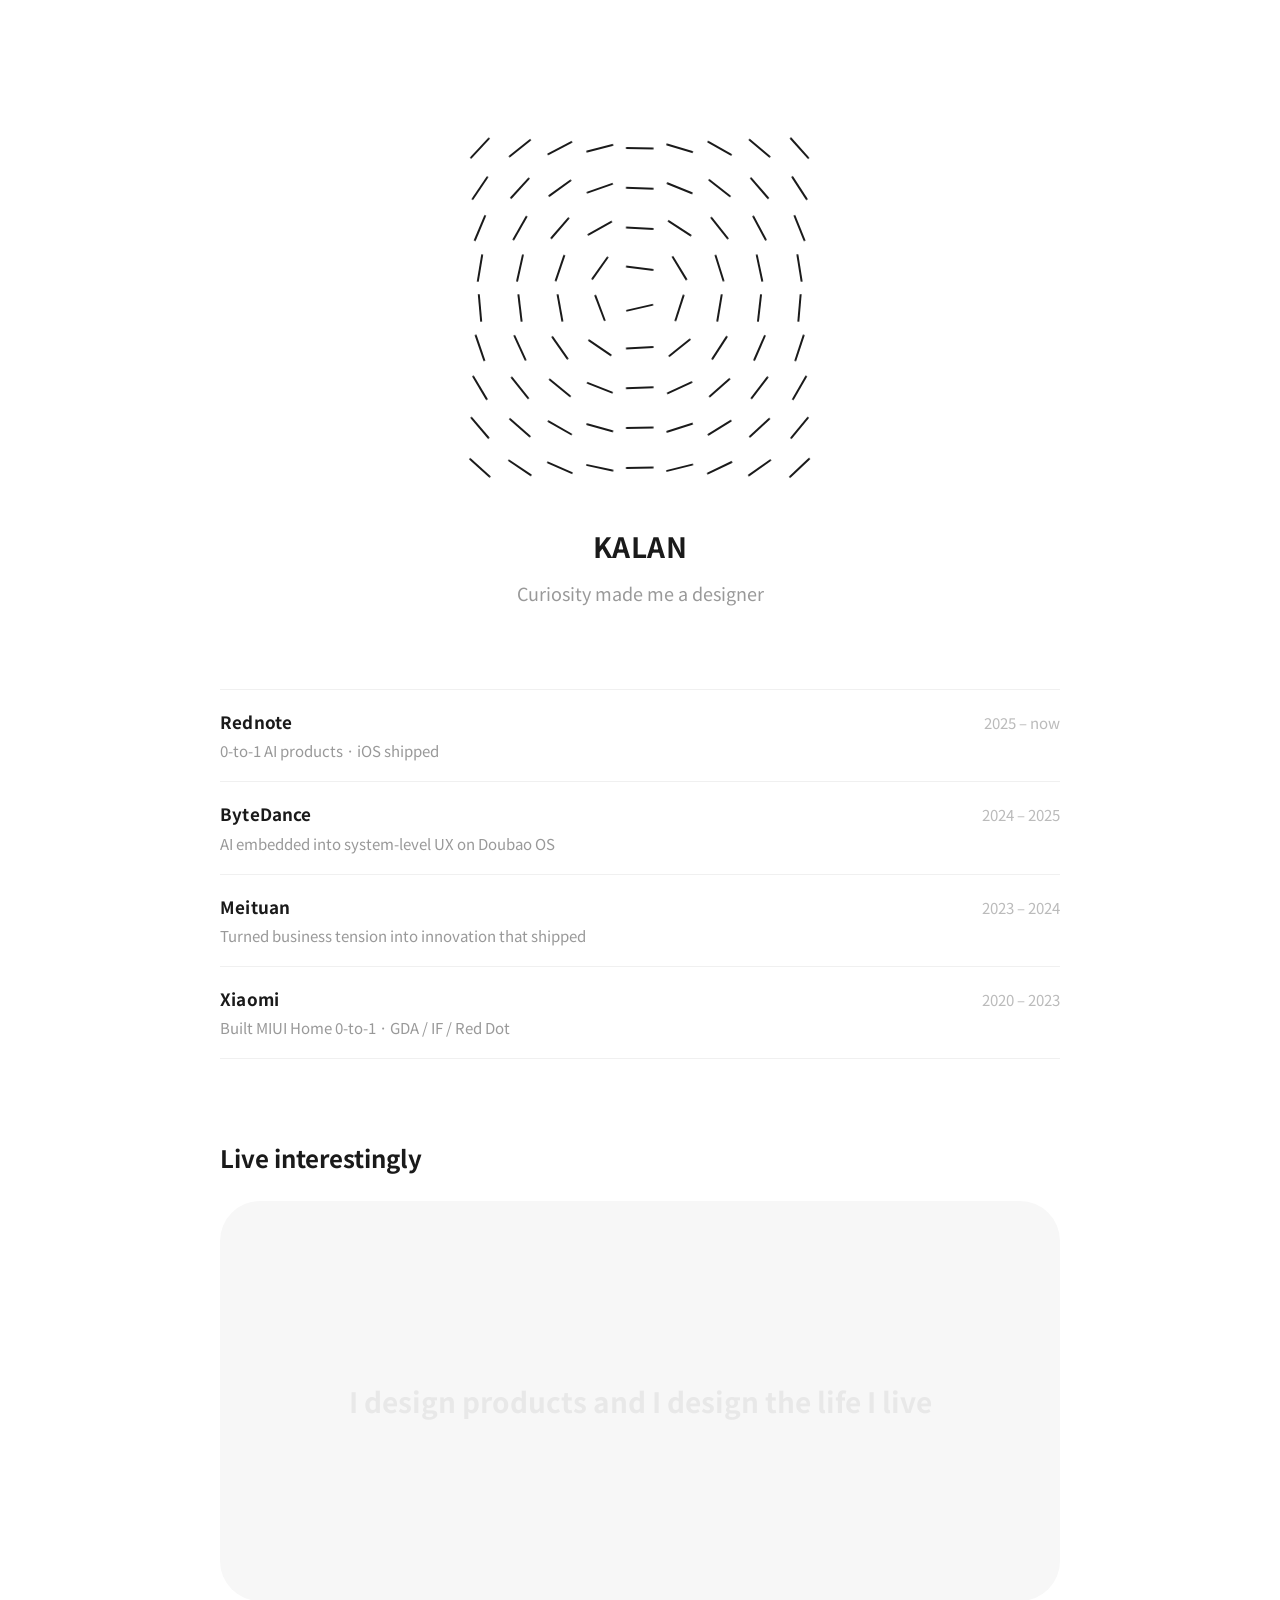
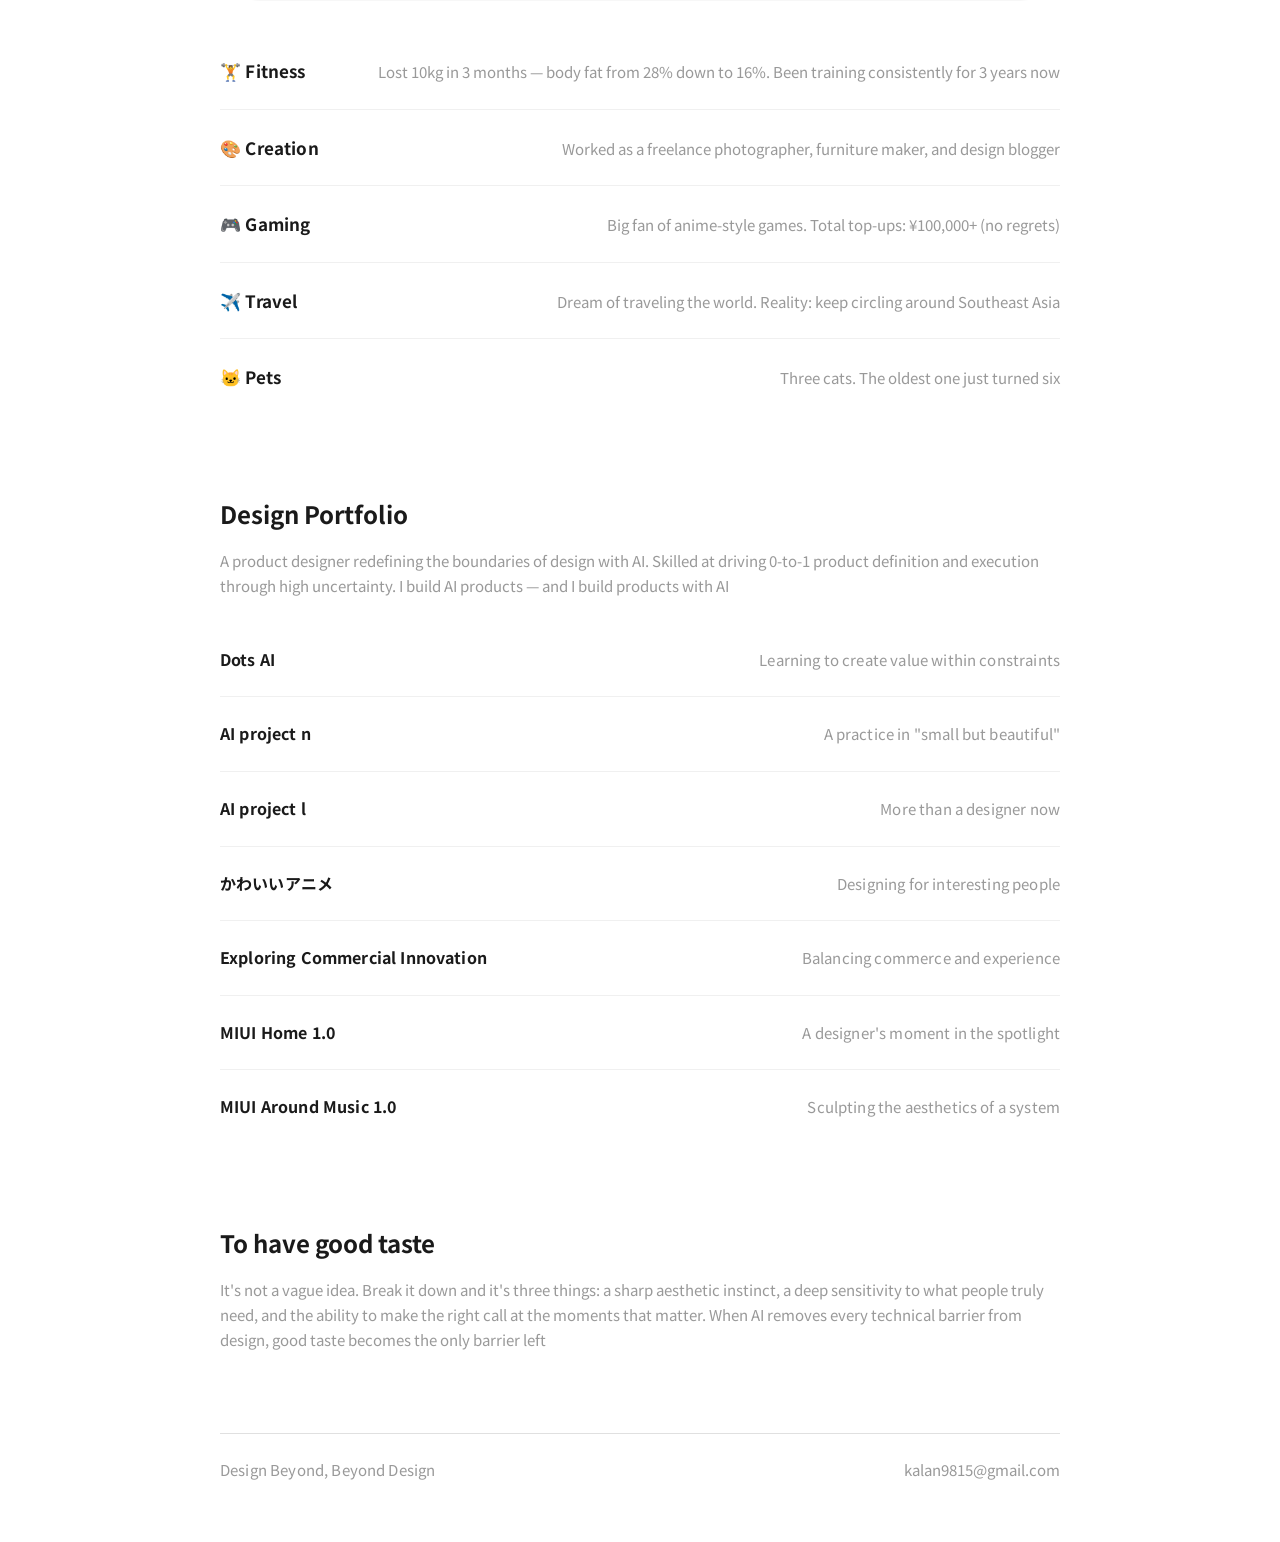
==== commit 2650d950: "项目清理：删除冗余文件和未使用代码，优化项目结构 - 删除 about.html（与 index.html 完全重复） - 删除 flowing-menu.js/css、gradual-blur.js" ====
--- a/index.html
+++ b/index.html
@@ -9,7 +9,6 @@
   <link rel="preconnect" href="https://fonts.gstatic.com" crossorigin>
   <link href="https://fonts.googleapis.com/css2?family=Noto+Sans+JP:wght@400;700&display=swap" rel="stylesheet">
   <link rel="stylesheet" href="style.css">
-  <link rel="stylesheet" href="image-trail.css">
   <style>
     .about-hero {
       display: flex;
@@ -39,53 +38,6 @@
       margin-bottom: 56px;
     }
 
-    .about-section-label {
-      font-size: 11px;
-      font-weight: 700;
-      letter-spacing: 0.12em;
-      text-transform: uppercase;
-      color: #bbbbbb;
-      margin-bottom: 16px;
-    }
-
-    .about-section-body {
-      font-size: 15px;
-      color: #1a1a1a;
-      line-height: 1.8;
-    }
-
-    .about-section-body p + p {
-      margin-top: 12px;
-    }
-
-    .taste-items {
-      display: flex;
-      flex-direction: column;
-      gap: 16px;
-      margin-top: 20px;
-    }
-
-    .taste-item {
-      display: flex;
-      gap: 16px;
-      align-items: baseline;
-    }
-
-    .taste-num {
-      font-size: 11px;
-      font-weight: 700;
-      color: #bbbbbb;
-      letter-spacing: 0.08em;
-      flex-shrink: 0;
-      width: 20px;
-    }
-
-    .taste-text {
-      font-size: 15px;
-      color: #1a1a1a;
-      line-height: 1.7;
-    }
-
     /* ===== Experience ===== */
     .exp-list {
       display: flex;
@@ -140,32 +92,6 @@
       color: #bbbbbb;
       white-space: nowrap;
       flex-shrink: 0;
-    }
-
-    /* ===== Footer ===== */
-    .about-footer {
-      margin-top: 24px;
-      padding-top: 24px;
-      border-top: 1px solid #e0e0e0;
-      display: flex;
-      justify-content: space-between;
-      align-items: center;
-    }
-
-    .about-footer .slogan {
-      font-size: 15px;
-      color: #999999;
-    }
-
-    .about-footer .email {
-      font-size: 15px;
-      color: #999999;
-      text-decoration: none;
-      transition: color 0.2s;
-    }
-
-    .about-footer .email:hover {
-      color: #1a1a1a;
     }
 
     /* ===== Section spacing ===== */
@@ -233,22 +159,53 @@
       }
 
       .image-trail-wrap {
-        margin-top: 48px;
-        height: 280px;
+        margin-top: 32px;
+        height: 260px;
         border-radius: 24px;
       }
 
       .image-trail-text {
-        font-size: 20px;
+        font-size: 18px;
       }
 
       .life-row {
         flex-direction: column;
         gap: 6px;
+        padding: 18px 0;
       }
 
       .life-desc {
         text-align: left;
+      }
+
+      .exp-row {
+        flex-direction: column;
+        gap: 4px;
+        align-items: flex-start;
+      }
+
+      .exp-period {
+        white-space: normal;
+      }
+
+      .section-block {
+        margin-top: 56px;
+      }
+
+      .about-section {
+        margin-top: 56px;
+      }
+
+      .section-heading {
+        font-size: 20px;
+      }
+
+      .exp-company {
+        font-size: 15px;
+      }
+
+      .exp-role {
+        font-size: 14px;
       }
     }
 
@@ -260,12 +217,24 @@
       }
 
       .image-trail-wrap {
-        height: 220px;
-        border-radius: 20px;
+        height: 200px;
+        border-radius: 16px;
       }
 
       .image-trail-text {
-        font-size: 16px;
+        font-size: 15px;
+      }
+
+      .section-block {
+        margin-top: 48px;
+      }
+
+      .about-section {
+        margin-top: 48px;
+      }
+
+      .section-heading {
+        font-size: 18px;
       }
     }
   </style>
@@ -273,7 +242,7 @@
 <body>
   <main class="container">
 
-    <!-- Hero: MagnetLines + TiltedCard + intro -->
+    <!-- Hero: MagnetLines + intro -->
     <div class="about-hero">
       <div class="magnet-wrap">
         <div id="magnet-lines"></div>
@@ -332,8 +301,8 @@
           <span class="life-desc">Lost 10kg in 3 months — body fat from 28% down to 16%. Been training consistently for 3 years now</span>
         </div>
         <div class="life-row">
-          <span class="exp-company">📷 Photography</span>
-          <span class="life-desc">Worked as a freelance photographer. Shot content for bloggers and a few almost-famous actors</span>
+          <span class="exp-company">🎨 Creation</span>
+          <span class="life-desc">Worked as a freelance photographer, furniture maker, and design blogger</span>
         </div>
         <div class="life-row">
           <span class="exp-company">🎮 Gaming</span>
@@ -407,32 +376,12 @@
 
     <div class="toast" id="toast">Coming soon</div>
 
-    <!-- TiltedCard (hidden) -->
-    <!-- <div style="display: flex; flex-direction: column; align-items: center; margin-top: 240px;">
-      <div id="tilted-card-wrap-2"></div>
-      <div style="text-align: center; margin-top: 36px;">
-        <h2 class="name" style="margin-bottom: 8px;">KALAN</h2>
-        <p class="hero-intro">Sincerity made me love life.</p>
-      </div>
-    </div> -->
-
-    <!-- FlowingMenu: Hobbies (hidden) -->
-    <!-- <div id="flowing-menu" style="margin-top: 64px;"></div> -->
-
-    <!-- Footer -->
-    <!-- <footer class="about-footer">
-      <span class="slogan">Design Beyond, Beyond Design</span>
-      <a href="mailto:kalan9815@gmail.com" class="email">kalan9815@gmail.com</a>
-    </footer> -->
-
   </main>
 
   <script src="projects-data.js"></script>
   <script src="main.js"></script>
   <script src="magnet-lines.js"></script>
-  <script src="flowing-menu.js"></script>
   <script src="image-trail.js"></script>
-  <script src="tilted-card.js"></script>
   <script>
     createMagnetLines({
       container: document.getElementById('magnet-lines'),
@@ -460,19 +409,6 @@
         'images/p9.jpg',
       ],
     });
-
-    createTiltedCard({
-      container: document.getElementById('tilted-card-wrap-2'),
-      imageSrc: 'images/avatar.jpeg',
-      altText: 'Kalan',
-      captionText: 'Kalan',
-      width: '360px',
-      height: '360px',
-      rotateAmplitude: 14,
-      scaleOnHover: 1.06,
-      showTooltip: false,
-      borderRadius: '36px',
-    });
   </script>
 </body>
 </html>
--- a/style.css
+++ b/style.css
@@ -33,7 +33,7 @@
   user-select: none;
 }
 
-a, .project-title, .name-link {
+a, .project-title {
   cursor: pointer;
 }
 
@@ -67,19 +67,6 @@
   font-size: 15px;
   color: #999999;
   line-height: 1.65;
-}
-
-.back-link {
-  display: inline-block;
-  font-size: 13px;
-  color: #888888;
-  text-decoration: none;
-  letter-spacing: 0.03em;
-  transition: color 0.2s;
-}
-
-.back-link:hover {
-  color: #1a1a1a;
 }
 
 /* ===== Divider ===== */
@@ -133,16 +120,6 @@
   color: #A0C915;
 }
 
-.name-link {
-  color: inherit;
-  text-decoration: none;
-  transition: color 0.2s ease;
-}
-
-.name-link:hover {
-  color: #A0C915;
-}
-
 /* ===== Footer ===== */
 .footer {
   display: flex;
@@ -167,83 +144,6 @@
 
 .email:hover {
   color: #1a1a1a;
-}
-
-/* ===== Project Text Blocks ===== */
-.project-text {
-  padding: 80px 0 32px; /* 上大下小：与上方图片疏离，与下方图片紧密 */
-  font-family: "PingFang SC", "苹方", -apple-system, BlinkMacSystemFont, sans-serif;
-}
-
-/* 第一个文字块不需要上边距 */
-.project-content > .project-text:first-child {
-  padding-top: 0;
-  padding-bottom: 48px;
-}
-
-.pt-label { display: none; }
-
-.pt-zh {
-  font-size: 15px;
-  font-weight: 400;
-  color: #999999;
-  line-height: 1.9;
-  margin-bottom: 8px;
-}
-
-.pt-en {
-  font-size: 14px;
-  font-weight: 400;
-  color: #999999;
-  line-height: 1.8;
-}
-
-.pt-quote {
-  font-size: 17px;
-  font-weight: 400;
-  color: #1a1a1a;
-  line-height: 1.7;
-  margin-bottom: 32px;
-}
-
-.pt-quote span {
-  font-size: 14px;
-  color: #999999;
-  display: block;
-  margin-top: 6px;
-}
-
-.pt-list {
-  display: flex;
-  flex-direction: column;
-  gap: 20px;
-  margin-bottom: 20px;
-}
-
-.pt-item {
-  display: flex;
-  gap: 20px;
-  align-items: flex-start;
-}
-
-.pt-num {
-  font-size: 12px;
-  color: #cccccc;
-  font-weight: 400;
-  flex-shrink: 0;
-  padding-top: 2px;
-  width: 20px;
-}
-
-.pt-item strong {
-  display: inline;
-  font-weight: 400;
-}
-
-.pt-item div {
-  font-size: 15px;
-  color: #1a1a1a;
-  line-height: 1.8;
 }
 
 /* ===== Project Detail ===== */
@@ -289,16 +189,22 @@
 /* ===== Responsive ===== */
 @media (max-width: 768px) {
   .container {
-    padding: 48px 32px 48px;
+    padding: 48px 28px 48px;
   }
 
   .project-row {
     flex-direction: column;
-    gap: 4px;
+    gap: 6px;
+    padding: 18px 0;
   }
 
   .project-title {
     text-align: left;
+    font-size: 15px;
+  }
+
+  .project-meta {
+    font-size: 13px;
   }
 
   .footer {
@@ -307,34 +213,35 @@
     gap: 8px;
   }
 
-  .project-text {
-    padding: 48px 0 24px;
-  }
-
   .project-content {
-    margin-bottom: 48px;
+    padding-bottom: 100px;
+  }
+
+  .name {
+    font-size: 22px;
   }
 }
 
 @media (max-width: 480px) {
   .container {
-    padding: 40px 20px 40px;
+    padding: 36px 20px 36px;
   }
 
   .name {
-    font-size: 22px;
+    font-size: 20px;
   }
 
   .bio {
     font-size: 14px;
+    line-height: 1.7;
   }
 
   .project-meta {
-    font-size: 13px;
+    font-size: 12px;
   }
 
   .project-title {
-    font-size: 15px;
+    font-size: 14px;
   }
 
   .slogan,
@@ -342,7 +249,15 @@
     font-size: 13px;
   }
 
-  .project-text {
-    padding: 36px 0 20px;
-  }
-}
+  .project-content {
+    padding-bottom: 80px;
+  }
+
+  .hero-intro {
+    font-size: 14px;
+  }
+
+  .divider {
+    margin: 16px 0 0;
+  }
+}
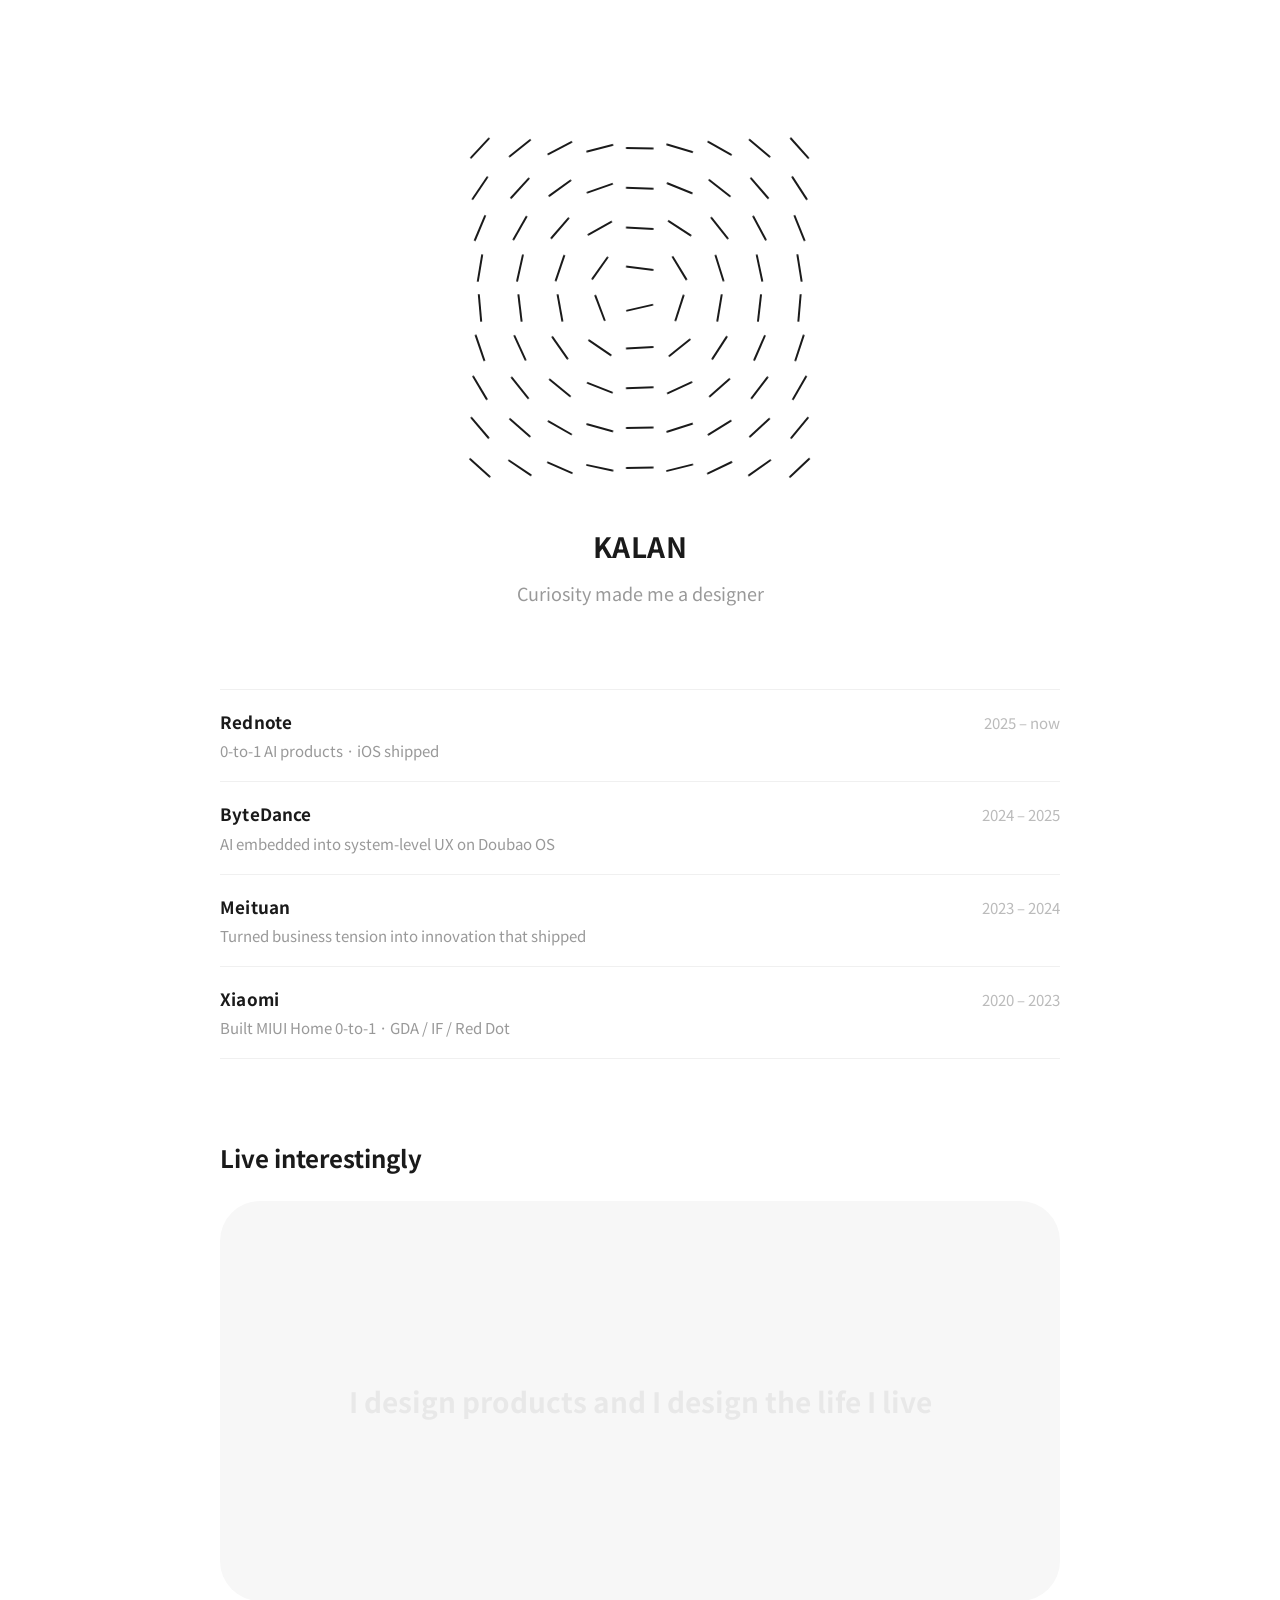
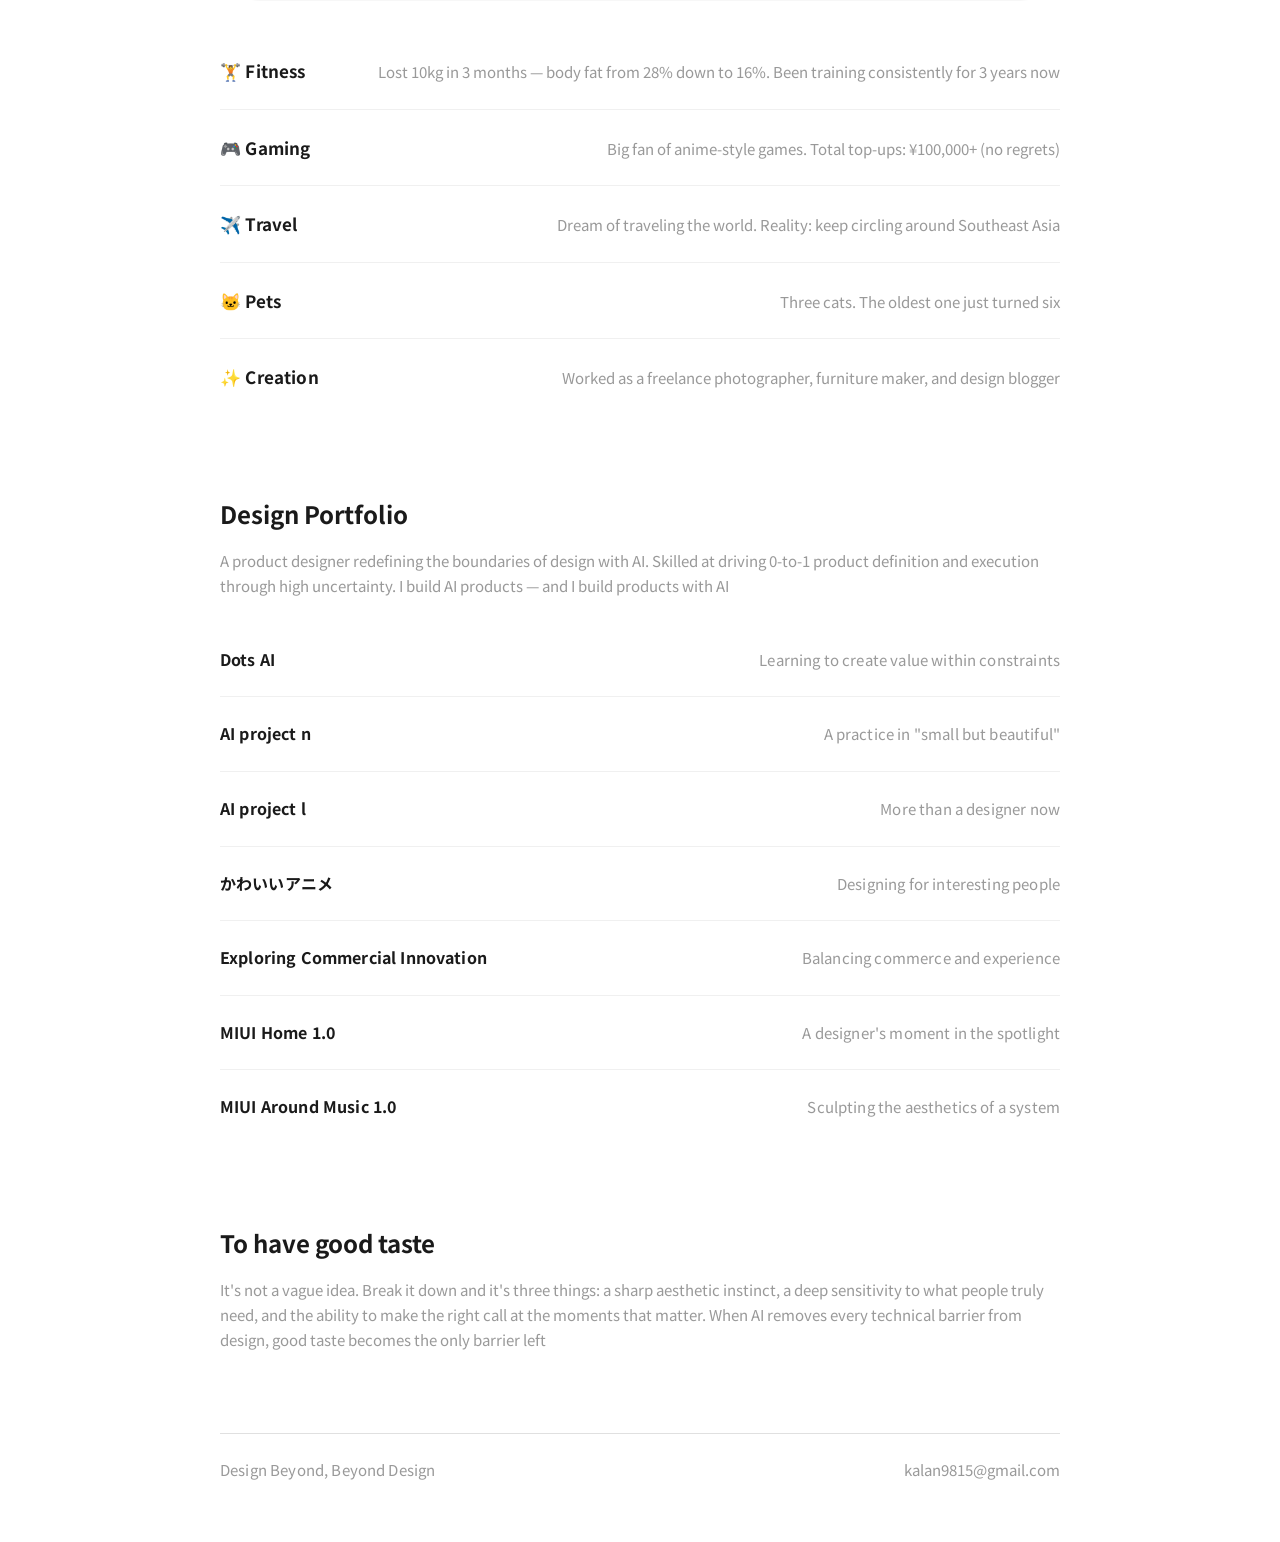
==== commit 4ff0ec62: "将 Creation 图标换为 ✨ 并移至 Life 列表末尾 Co-Authored-By: Claude Opus 4.7 (1M context) <noreply@anthropic.com>" ====
--- a/index.html
+++ b/index.html
@@ -301,10 +301,6 @@
           <span class="life-desc">Lost 10kg in 3 months — body fat from 28% down to 16%. Been training consistently for 3 years now</span>
         </div>
         <div class="life-row">
-          <span class="exp-company">🎨 Creation</span>
-          <span class="life-desc">Worked as a freelance photographer, furniture maker, and design blogger</span>
-        </div>
-        <div class="life-row">
           <span class="exp-company">🎮 Gaming</span>
           <span class="life-desc">Big fan of anime-style games. Total top-ups: ¥100,000+ (no regrets)</span>
         </div>
@@ -315,6 +311,10 @@
         <div class="life-row">
           <span class="exp-company">🐱 Pets</span>
           <span class="life-desc">Three cats. The oldest one just turned six</span>
+        </div>
+        <div class="life-row">
+          <span class="exp-company">✨ Creation</span>
+          <span class="life-desc">Worked as a freelance photographer, furniture maker, and design blogger</span>
         </div>
       </div>
     </div>
